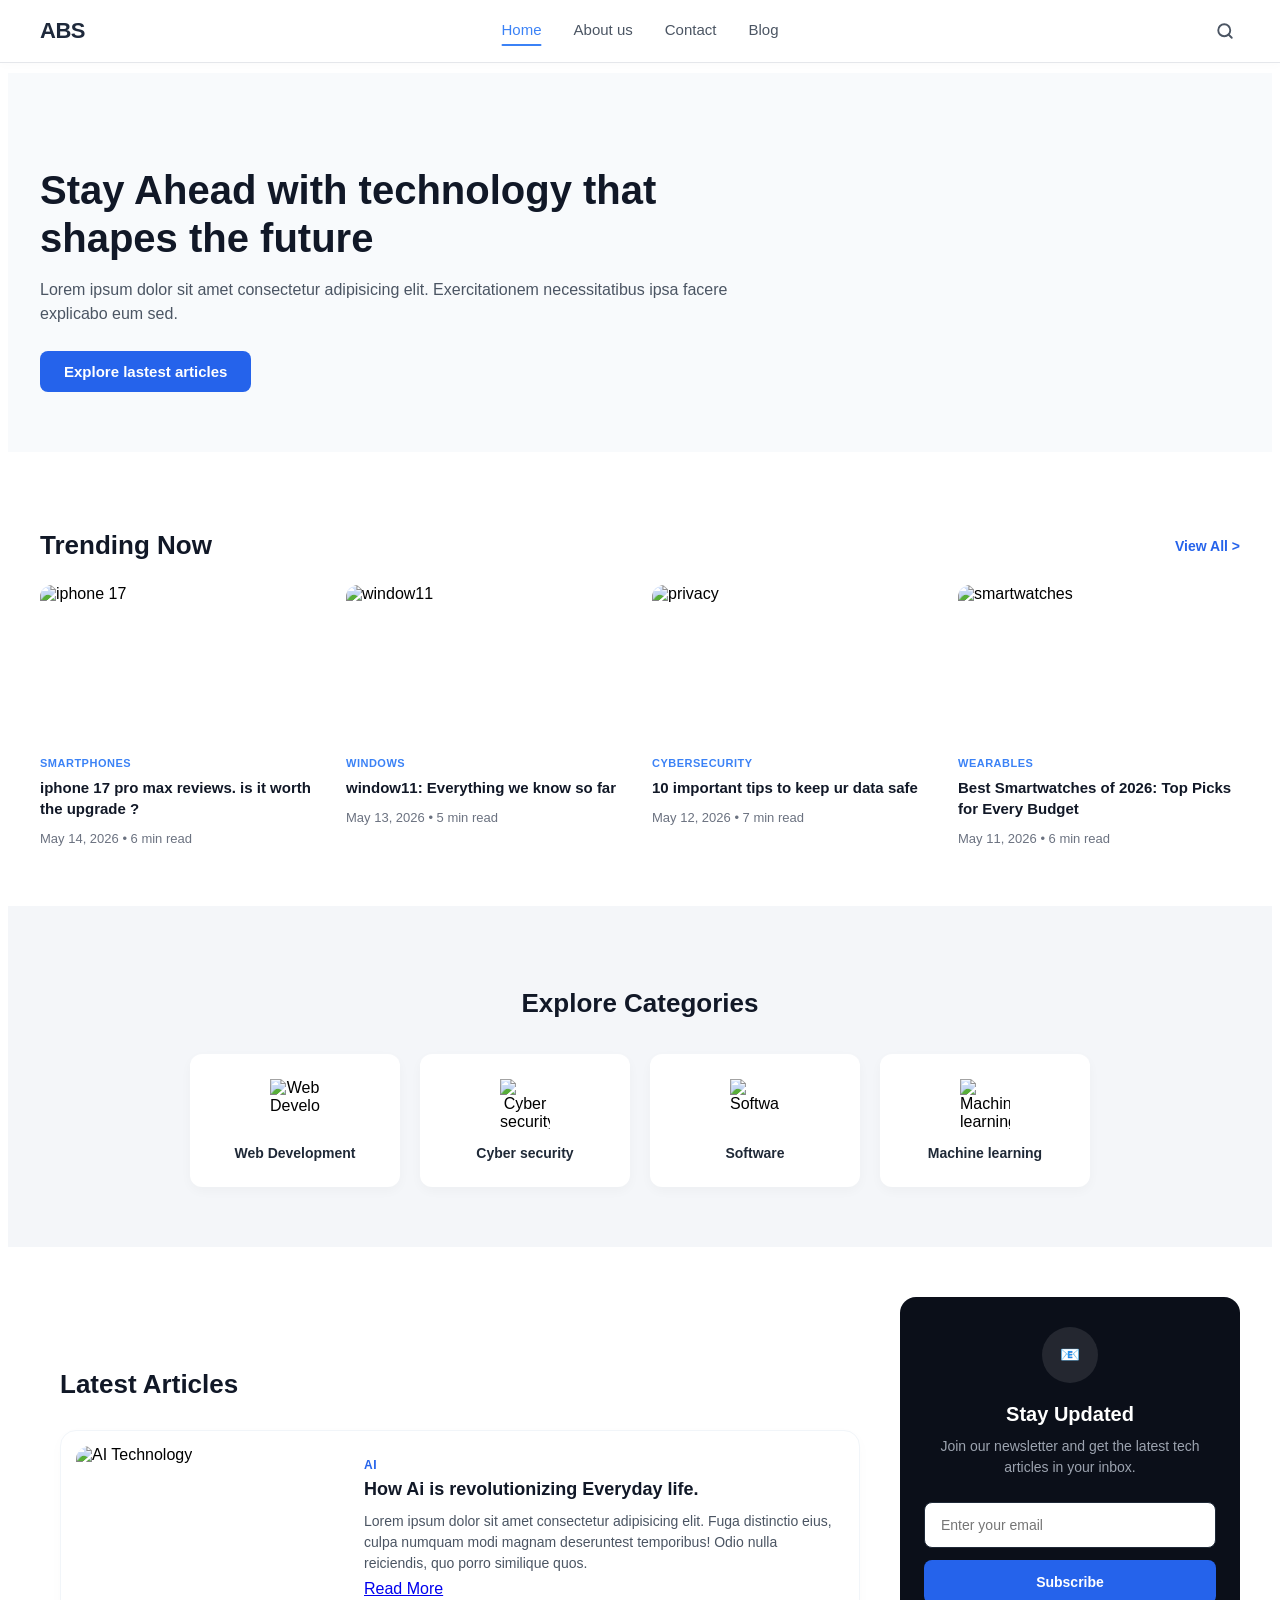
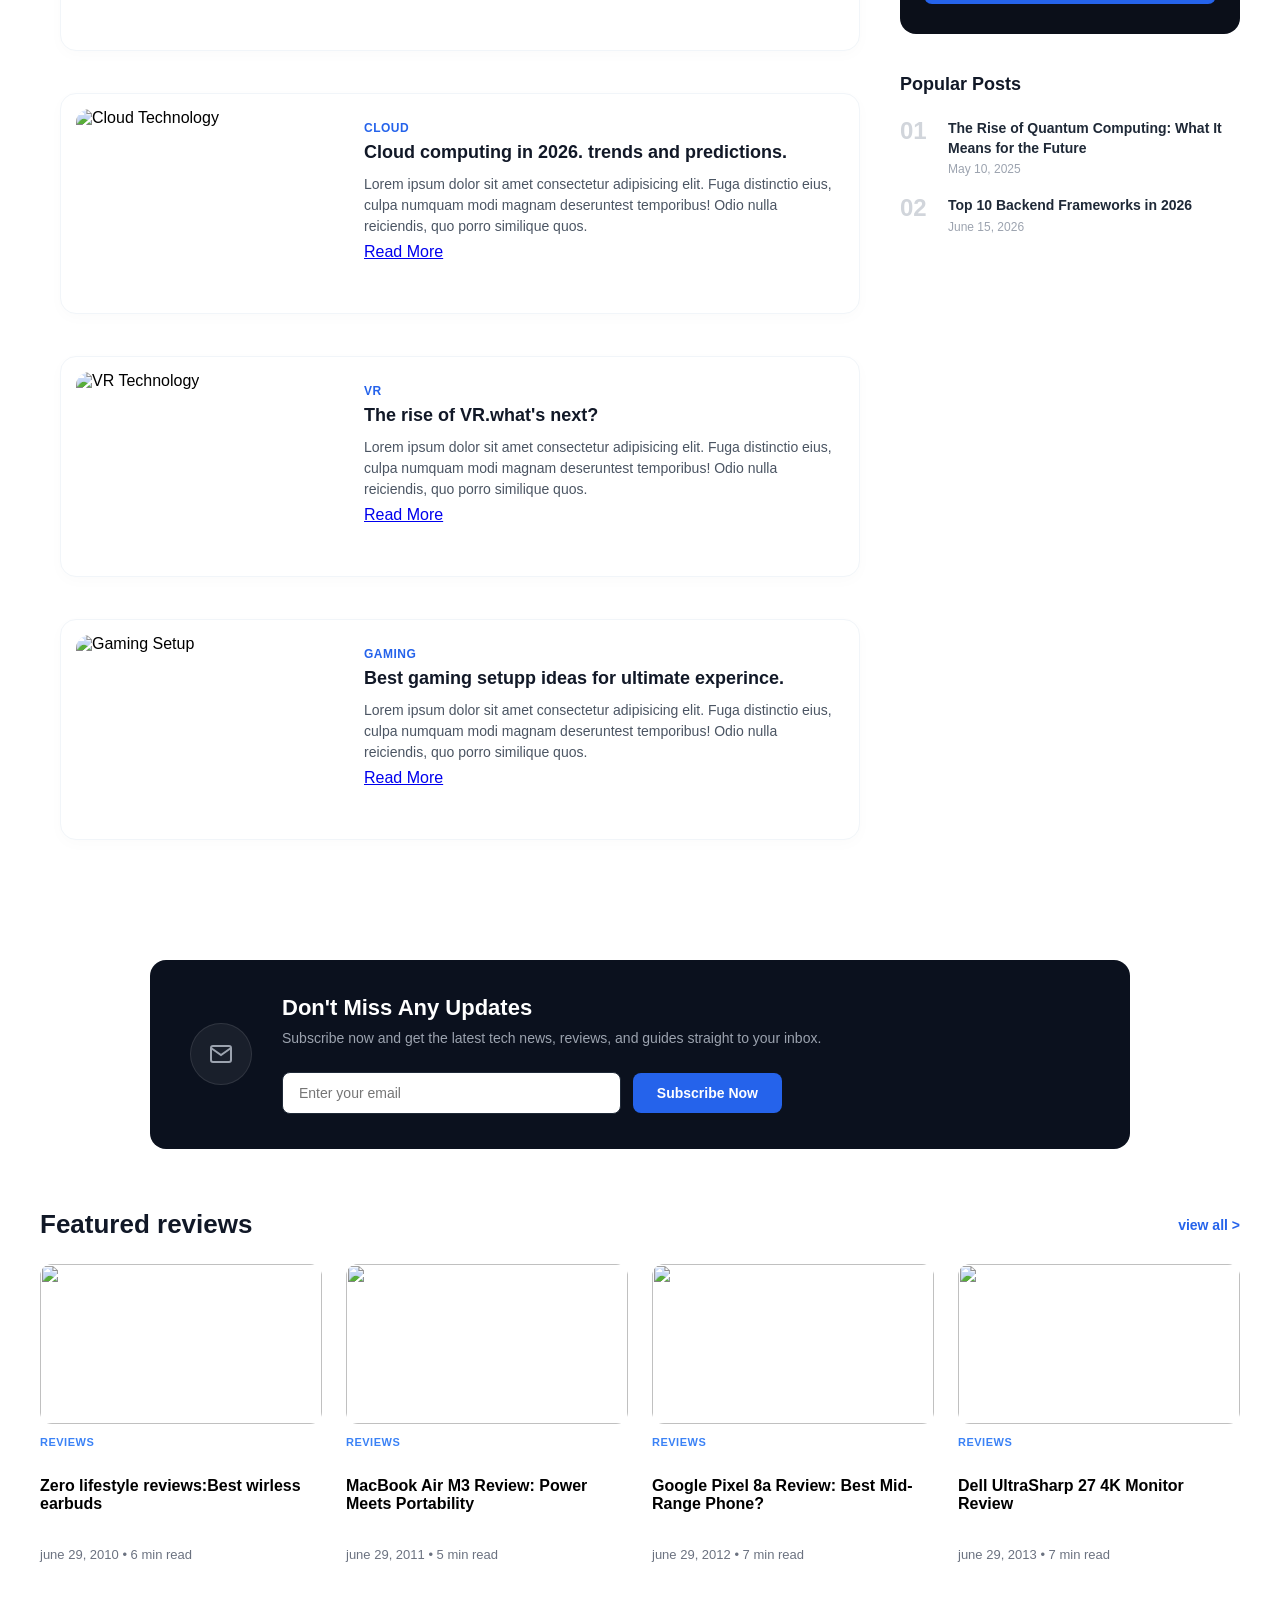
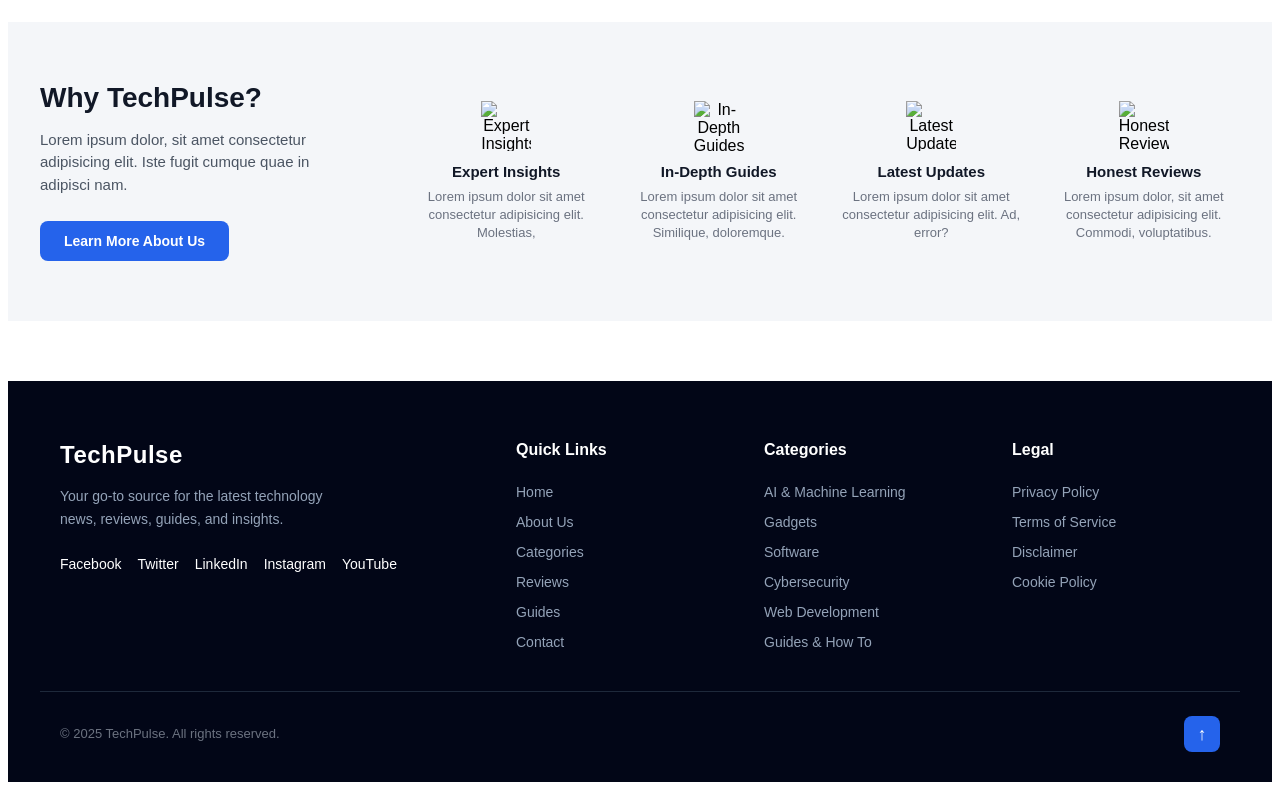
==== index.html @ 6ea07a56 "Add files via upload" ====
<!DOCTYPE html>
<html lang="en">

<head>
    <meta charset="UTF-8">
    <meta name="viewport" content="width=device-width, initial-scale=1.0">
    <title>blog-abu bakar</title>
    <link class="item-link" rel="stylesheet" href="home.css">
     <link rel="icon" href="image/android-chrome-192x192 (1).png" type="image/png">
    <style>
        /* Is se jab click hoga toh page jhatke se neeche nahi jayega, balki smooth scroll hoga */
        html {
            scroll-behavior: smooth;
        }
        /* Explore button ko link jaisa clickable banane ke liye styling */
        .hero-cta-link {
            display: inline-block;
            text-decoration: none;
            color: inherit; 
            cursor: pointer;
        }
        /* Why us wale button ko link ka color kharab na karne dene ke liye styling */
        .why-us-link {
            text-decoration: none;
            color: inherit;
            display: inline-block;
        }
    </style>
</head>

<body>
<nav class="main-navbar">
    <div class="navbar-container">
        
        <div class="nav-brand">
            <span class="logo-text">ABS</span>
        </div>
        
        <div class="nav-menu">
            <a href="index.html" class="nav-link active-link">Home</a>
            <a href="about.html" class="nav-link">About us</a>
            <a href="contact.html" class="nav-link">Contact</a>
            <a href="blog.html" class="nav-link">Blog</a>
        </div>
        
        <div class="nav-search">
            <button class="search-btn" aria-label="Search">
                <svg xmlns="http://www.w3.org/2000/svg" width="18" height="18" viewBox="0 0 24 24" fill="none" stroke="currentColor" stroke-width="2.5" stroke-linecap="round" stroke-linejoin="round"><circle cx="11" cy="11" r="8"></circle><line x1="21" y1="21" x2="16.65" y2="16.65"></line></svg>
            </button>
        </div>

    </div>
</nav>

<section class="hero-section">
    <div class="hero-container">
        <div class="hero-content-left">
            <h1 class="hero-title">Stay Ahead with technology that shapes the future</h1>
            <p class="hero-description">Lorem ipsum dolor sit amet consectetur adipisicing elit. Exercitationem necessitatibus ipsa facere explicabo eum sed.</p>
            <a href="#latest-articles" class="hero-cta-link"><h4 class="hero-cta-button">Explore lastest articles </h4></a>
        </div>
        <img src="image/man wear vr .webp" width="450" loading="lazy" alt="">
    </div>
</section>

<br>

<section class="trending-section">
    <div class="trending-header">
        <h2>Trending Now</h2>
        <a href="#" class="view-all-link">View All &gt;</a>
    </div>

    <div class="trending-grid">
        <div class="trending-card">
            <div class="card-image-box">
                <img src="image/iphone 17.avif" loading="lazy" alt="iphone 17">
            </div>
            <div class="card-content">
                <span class="card-badge">SMARTPHONES</span>
                <h3>iphone 17 pro max reviews. is it worth the upgrade ?</h3>
                <p class="card-meta">May 14, 2026 • 6 min read</p>
            </div>
        </div>

        <div class="trending-card">
            <div class="card-image-box">
                <img src="image/window11.png" loading="lazy" alt="window11">
            </div>
            <div class="card-content">
                <span class="card-badge">WINDOWS</span>
                <h3>window11: Everything we know so far</h3>
                <p class="card-meta">May 13, 2026 • 5 min read</p>
            </div>
        </div>

        <div class="trending-card">
            <div class="card-image-box">
                <img src="image/privacy.webp" loading="lazy" alt="privacy">
            </div>
            <div class="card-content">
                <span class="card-badge">CYBERSECURITY</span>
                <h3>10 important tips to keep ur data safe</h3>
                <p class="card-meta">May 12, 2026 • 7 min read</p>
            </div>
        </div>

        <div class="trending-card">
            <div class="card-image-box">
                <img src="image/smartwatch.jpg" loading="lazy" alt="smartwatches">
            </div>
            <div class="card-content">
                <span class="card-badge">WEARABLES</span>
                <h3>Best Smartwatches of 2026: Top Picks for Every Budget</h3>
                <p class="card-meta">May 11, 2026 • 6 min read</p>
            </div>
        </div>
    </div>
</section>

<section class="categories-section">
    <h2 class="categories-main-title">Explore Categories</h2>
    <div class="categories-grid">
        <div class="category-card">
            <div class="category-icon-box">
                <img src="image/web-developer.gif" loading="lazy" alt="Web Development">
            </div>
            <h4>Web Development</h4>
        </div>

        <div class="category-card">
            <div class="category-icon-box">
                <img src="image/data-safety.gif" loading="lazy" alt="Cyber security">
            </div>
            <h4>Cyber security</h4>
        </div>

        <div class="category-card">
            <div class="category-icon-box">
                <img src="image/software.gif" loading="lazy" alt="Software">
            </div>
            <h4>Software</h4>
        </div>

        <div class="category-card">
            <div class="category-icon-box">
                <img src="image/learning.gif" loading="lazy" alt="Machine learning">
            </div>
            <h4>Machine learning</h4>
        </div>
    </div>
</section>

<!-- MAIN LAYOUT WRAPPER (Iske andar dono column hone chahiye) -->
<div class="main-layout-container" style="display: flex; gap: 20px; align-items: flex-start;">
    
    <!-- ================= LEFT COLUMN: LATEST ARTICLES ================= -->
    <section id="latest-articles" class="latest-articles-section" style="scroll-margin-top: 80px; flex: 2;">
        <h2 class="section-main-heading">Latest Articles</h2>
        <div class="articles-list-container">

            <!-- ARTICLE 1: AI -->
            <div class="article-wrapper">
                <div class="article-row">
                    <div class="article-image-box">
                        <img src="image/ai technology.webp" alt="AI Technology">
                    </div>
                    <div class="article-text-content">
                        <span class="article-badge">AI</span>
                        <h3>How Ai is revolutionizing Everyday life.</h3>
                        <p>Lorem ipsum dolor sit amet consectetur adipisicing elit. Fuga distinctio eius, culpa numquam modi magnam deseruntest temporibus! Odio nulla reiciendis, quo porro similique quos.</p>
                        <a href="detailed.html" target="_blank" rel="noopener noreferrer" class="readmore-btn-link">Read More</a>
                    </div>
                </div>
            </div>

            <!-- ARTICLE 2: Cloud -->
            <div class="article-wrapper">
                <div class="article-row">
                    <div class="article-image-box">
                        <img src="image/cloud-computing.webp" alt="Cloud Technology">
                    </div>
                    <div class="article-text-content">
                        <span class="article-badge">Cloud</span>
                        <h3>Cloud computing in 2026. trends and predictions.</h3>
                        <p>Lorem ipsum dolor sit amet consectetur adipisicing elit. Fuga distinctio eius, culpa numquam modi magnam deseruntest temporibus! Odio nulla reiciendis, quo porro similique quos.</p>
                        <a href="cloud.html" target="_blank" rel="noopener noreferrer" class="readmore-btn-link">Read More</a>
                    </div>
                </div>
            </div>

            <!-- ARTICLE 3: VR -->
            <div class="article-wrapper">
                <div class="article-row">
                    <div class="article-image-box">
                        <img src="image/men-enjoying.webp" alt="VR Technology">
                    </div>
                    <div class="article-text-content">
                        <span class="article-badge">VR</span>
                        <h3>The rise of VR.what's next?</h3>
                        <p>Lorem ipsum dolor sit amet consectetur adipisicing elit. Fuga distinctio eius, culpa numquam modi magnam deseruntest temporibus! Odio nulla reiciendis, quo porro similique quos.</p>
                        <a href="vr.html" target="_blank" rel="noopener noreferrer" class="readmore-btn-link">Read More</a>
                    </div>
                </div>
            </div>

            <!-- ARTICLE 4: Gaming -->
            <div class="article-wrapper">
                <div class="article-row">
                    <div class="article-image-box">
                        <img src="image/gaming.png" alt="Gaming Setup">
                    </div>
                    <div class="article-text-content">
                        <span class="article-badge">Gaming</span>
                        <h3>Best gaming setupp ideas for ultimate experince.</h3>
                        <p>Lorem ipsum dolor sit amet consectetur adipisicing elit. Fuga distinctio eius, culpa numquam modi magnam deseruntest temporibus! Odio nulla reiciendis, quo porro similique quos.</p>
                        <a href="gaming.html" target="_blank" rel="noopener noreferrer" class="readmore-btn-link">Read More</a>
                    </div>
                </div>
            </div>

        </div>
    </section> <!-- YAHAN LATEST ARTICLES KHATAM HUA -->

    <!-- ================= RIGHT COLUMN: SIDEBAR ================= -->
    <aside class="blog-sidebar" style="flex: 1;">
        <div class="sidebar-newsletter-box">
            <div class="newsletter-icon">📧</div>
            <h3>Stay Updated</h3>
            <p>Join our newsletter and get the latest tech articles in your inbox.</p>
            <form class="newsletter-form">
                <input type="email" placeholder="Enter your email" required>
                <button type="submit">Subscribe</button>
            </form>
        </div>

        <div class="sidebar-popular-box">
            <h3 class="widget-title">Popular Posts</h3>
            <div class="popular-posts-list">
                <div class="popular-item">
                    <span class="post-number">01</span>
                    <div class="post-info">
                        <h4>The Rise of Quantum Computing: What It Means for the Future</h4>
                        <span class="post-date">May 10, 2025</span>
                    </div>
                </div>
                <div class="popular-item">
                    <span class="post-number">02</span>
                    <div class="post-info">
                        <h4>Top 10 Backend Frameworks in 2026</h4>
                        <span class="post-date">June 15, 2026</span>
                    </div>
                </div>
            </div>
        </div>
    </aside>

</div> <!-- MAIN LAYOUT WRAPPER YAHAN CLOSE HONA CHAHIYE -->
<section class="footer-cta-section">
    <div class="cta-banner-box">
        <div class="cta-icon-holder">
            <svg viewBox="0 0 24 24" width="24" height="24" fill="none" stroke="currentColor" stroke-width="2">
                <path d="M4 4h16c1.1 0 2 .9 2 2v12c0 1.1-.9 2-2 2H4c-1.1 0-2-.9-2-2V6c0-1.1.9-2 2-2z" />
                <polyline points="22,6 12,13 2,6" />
            </svg>
        </div>
        <div class="cta-text-content">
            <h3>Don't Miss Any Updates</h3>
            <p>Subscribe now and get the latest tech news, reviews, and guides straight to your inbox.</p>
            <form action="#" class="cta-inline-form">
                <input type="email" placeholder="Enter your email" required>
                <button type="submit">Subscribe Now</button>
            </form>
        </div>
    </div>
</section>

<section class="featured-section">
    <div class="featured-header">
        <h2>Featured reviews</h2>
        <a href="#" class="view-all-link">view all &gt;</a>
    </div>
    <div class="featured-grid">
        <div class="featured-card">
            <div class="card-image-box">
                <img src="image/earbuds.avif" width="250" loading="lazy" alt="">
            </div>
            <div class="view-content">
                <span class="section-badge">Reviews</span>
                <h4>Zero lifestyle reviews:Best wirless earbuds</h4>
                <p class="card-meta">june 29, 2010 • 6 min read</p>
            </div>
        </div>
        <div class="featured-card">
            <div class="card-image-box">
                <img src="image/macbook.avif" width="250" loading="lazy" alt="">
            </div>
            <div class="card-content">
                <span class="card-badge">reviews</span>
                <h4>MacBook Air M3 Review: Power Meets Portability</h4>
                <p class="card-meta">june 29, 2011 • 5 min read</p>
            </div>
        </div>
        <div class="featured-card">
            <div class="card-image-box">
                <img src="image/google pixels.avif" width="250" loading="lazy" alt="">
            </div>
            <div class="view-content">
                <span class="card-badge">reviews</span>
                <h4>Google Pixel 8a Review: Best Mid-Range Phone?</h4>
                <p class="card-meta">june 29, 2012 • 7 min read</p>
            </div>
        </div>
        <div class="featured-card">
            <div class="card-image-box">
                <img src="image/monitor.avif" width="250" loading="lazy" alt="">
            </div>
            <div class="view-content">
                <span class="card-badge">reviews</span>
                <h4>Dell UltraSharp 27 4K Monitor Review</h4>
                <p class="card-meta">june 29, 2013 • 7 min read</p>
            </div>
        </div>
    </div>
</section>

<section class="why-us-section">
    <div class="why-us-container">
        <div class="why-us-info-left">
            <h2>Why TechPulse?</h2>
            <p>Lorem ipsum dolor, sit amet consectetur adipisicing elit. Iste fugit cumque quae in adipisci nam.</p>
            <a href="about.html" class="why-us-link"><h4 class="why-us-btn">Learn More About Us</h4></a>
        </div>
        <div class="why-us-features-right">
            <div class="feature-col-card">
                <div class="feature-icon-box">
                    <img src="image/statistics.gif" loading="lazy" alt="Expert Insights">
                </div>
                <h3>Expert Insights</h3>
                <p>Lorem ipsum dolor sit amet consectetur adipisicing elit. Molestias,</p>
            </div>
            <div class="feature-col-card">
                <div class="feature-icon-box">
                    <img src="image/excursion.gif" loading="lazy" alt="In-Depth Guides">
                </div>
                <h3>In-Depth Guides</h3>
                <p>Lorem ipsum dolor sit amet consectetur adipisicing elit. Similique, doloremque.</p>
            </div>
            <div class="feature-col-card">
                <div class="feature-icon-box">
                    <img src="image/updated.gif" loading="lazy" alt="Latest Updates">
                </div>
                <h3>Latest Updates</h3>
                <p>Lorem ipsum dolor sit amet consectetur adipisicing elit. Ad, error?</p>
            </div>
            <div class="feature-col-card">
                <div class="feature-icon-box">
                    <img src="image/thumbs-up.gif" loading="lazy" alt="Honest Reviews">
                </div>
                <h3>Honest Reviews</h3>
                <p>Lorem ipsum dolor, sit amet consectetur adipisicing elit. Commodi, voluptatibus.</p>
            </div>
        </div>
    </div>
</section>

<footer class="site-footer">
  <div class="footer-container">
    <div class="footer-column footer-brand">
      <h2 class="footer-logo">TechPulse</h2>
      <p class="footer-desc">Your go-to source for the latest technology news, reviews, guides, and insights.</p>
      <div class="footer-socials">
        <a href="#" aria-label="Facebook">Facebook</a>
        <a href="#" aria-label="Twitter">Twitter</a>
        <a href="#" aria-label="LinkedIn">LinkedIn</a>
        <a href="#" aria-label="Instagram">Instagram</a>
        <a href="#" aria-label="YouTube">YouTube</a>
      </div>
    </div>
    <div class="footer-column">
      <h3 class="footer-title">Quick Links</h3>
      <ul class="footer-links">
        <li><a href="#">Home</a></li>
        <li><a href="#">About Us</a></li>
        <li><a href="#">Categories</a></li>
        <li><a href="#">Reviews</a></li>
        <li><a href="#">Guides</a></li>
        <li><a href="#">Contact</a></li>
      </ul>
    </div>
    <div class="footer-column">
      <h3 class="footer-title">Categories</h3>
      <ul class="footer-links">
        <li><a href="#">AI & Machine Learning</a></li>
        <li><a href="#">Gadgets</a></li>
        <li><a href="#">Software</a></li>
        <li><a href="#">Cybersecurity</a></li>
        <li><a href="#">Web Development</a></li>
        <li><a href="#">Guides & How To</a></li>
      </ul>
    </div>
    <div class="footer-column">
      <h3 class="footer-title">Legal</h3>
      <ul class="footer-links">
        <li><a href="#">Privacy Policy</a></li>
        <li><a href="#">Terms of Service</a></li>
        <li><a href="#">Disclaimer</a></li>
        <li><a href="#">Cookie Policy</a></li>
      </ul>
    </div>
  </div>
  <hr class="footer-divider">
  <div class="footer-bottom">
    <p class="footer-copyright">&copy; 2025 TechPulse. All rights reserved.</p>
    <a href="#" class="scroll-top-btn">&uparrow;</a>
  </div>
</footer>
</body>
</html>
---- home.css ----
/* ================= NAVBAR SECTION (FIXED & CENTERED) ================= */
.main-navbar {
    width: 100%;
    background-color: #ffffff;
    padding: 16px 0;
    border-bottom: 1px solid #e5e7eb;
    position: fixed;       /* Screen ke top par fix rakhne ke liye */
    top: 0;
    left: 0;
    z-index: 1000;         /* Taake baki content niche scroll ho */
    box-shadow: 0 2px 10px rgba(0, 0, 0, 0.02);
}

/* Flex Container with Space-Between */
.navbar-container {
    max-width: 1200px;
    margin: 0 auto;
    display: flex;
    align-items: center;
    justify-content: space-between; 
    padding: 0 20px;
    font-family: sans-serif;
}

/* Left Brand Logo (ABS) */
.nav-brand {
    display: flex;
    align-items: center;
}

.logo-text {
    font-size: 22px;
    font-weight: 700;
    color: #1e293b;
    letter-spacing: -0.5px;
}

/* Center Menu Alignment */
.nav-menu {
    display: flex;
    align-items: center;
    gap: 32px; /* Links ke beech ka gap */
    position: absolute;
    left: 50%;
    transform: translateX(-50%); /* Is se links bilkul screen ke center mein rahenge */
}

/* Links Styling */
.nav-menu .nav-link {
    color: #4b5563;
    text-decoration: none;
    font-size: 15px;
    font-weight: 500;
    position: relative;
    padding-bottom: 4px;
    display: inline-block;
    transition: color 0.2s ease;
}

.nav-menu .nav-link:hover {
    color: #3b82f6; /* Blue hover color */
}

/* Active Link Indicator Line */
.nav-link.active-link {
    color: #3b82f6;
}

.nav-link.active-link::after {
    content: '';
    position: absolute;
    bottom: -4px;
    left: 0;
    width: 100%;
    height: 2px;
    background-color: #3b82f6; 
    border-radius: 2px;
}

/* Right Search Icon Box */
.nav-search {
    display: flex;
    align-items: center;
}

.search-btn {
    background: none;
    border: none;
    color: #4b5563;
    cursor: pointer;
    padding: 6px;
    display: flex;
    align-items: center;
    justify-content: center;
    transition: color 0.2s;
}

.search-btn:hover {
    color: #1e293b;
}

/* Body Padding Element Offset */
body {
    padding-top: 65px; /* Fixed navbar ke niche content chipne se bachane ke liye */
}

/* Responsive adjustment for small screens */
@media (max-width: 680px) {
    .nav-menu {
        position: static;
        transform: none;
        gap: 16px;
    }
}

/* ================= 2. HERO SECTION ================= */
.hero-section {
    width: 100%;
    background-color: #f8fafc;
    padding: 60px 0;
    margin: 0;
    overflow: hidden;
}

.hero-container {
    max-width: 1200px;
    margin: 0 auto;
    display: flex;
    align-items: center;
    justify-content: space-between;
    gap: 40px;
    padding: 0 20px;
    font-family: sans-serif;
}

.hero-content-left {
    flex: 1;
}

.hero-title {
    font-size: 40px;
    font-weight: 700;
    line-height: 1.2;
    margin-bottom: 15px;
    color: #111827;
}

.hero-description {
    font-size: 16px;
    color: #4b5563;
    margin-bottom: 25px;
    line-height: 1.5;
}

.hero-cta-button {
    display: inline-block;
    background-color: #2563eb;
    color: #ffffff;
    padding: 12px 24px;
    border-radius: 8px;
    font-size: 15px;
    font-weight: 600;
    cursor: pointer;
    margin: 0;
}

.hero-card-image {
    flex: 1;
    max-width: 480px;
    height: auto;
    border-radius: 24px;
    box-shadow: 0 10px 30px rgba(0,0,0,0.05);
}

/* ================= 3. TRENDING SECTION ================= */
.trending-section {
    max-width: 1200px;
    margin: 60px auto;
    padding: 0 20px;
    font-family: 'Inter', sans-serif;
}

.trending-header {
    display: flex;
    justify-content: space-between;
    align-items: center;
    margin-bottom: 24px;
}

.trending-header h2 {
    font-size: 26px;
    font-weight: 700;
    color: #111827;
    margin: 0;
}

.view-all-link {
    color: #2563eb;
    text-decoration: none;
    font-size: 14px;
    font-weight: 600;
}

.trending-grid {
    display: grid;
    grid-template-columns: repeat(4, 1fr);
    gap: 24px;
}

.trending-card {
    background-color: #ffffff;
    display: flex;
    flex-direction: column;
}

.card-image-box {
    width: 100%;
    height: 160px;
    border-radius: 12px;
    overflow: hidden;
    margin-bottom: 12px;
}

.card-image-box img {
    width: 100%;
    height: 100%;
    object-fit: cover;
    transition: transform 0.3s ease;
}

.trending-card:hover .card-image-box img {
    transform: scale(1.04);
}

.card-content {
    display: flex;
    flex-direction: column;
    gap: 8px;
}

.card-badge {
    color: #3b82f6;
    font-size: 11px;
    font-weight: 700;
    letter-spacing: 0.5px;
    text-transform: uppercase;
}

.trending-card h3 {
    font-size: 15px;
    font-weight: 600;
    line-height: 1.4;
    color: #111827;
    margin: 0;
    display: -webkit-box;
    -webkit-line-clamp: 2;
    -webkit-box-orient: vertical;
    overflow: hidden;
}

.card-meta {
    font-size: 13px;
    color: #6b7280;
    margin: 0;
    margin-top: 4px;
}

/* ================= 4. EXPLORE CATEGORIES SECTION ================= */
.categories-section {
    width: 100%;
    background-color: #f4f6f9;
    padding: 60px 0;
    text-align: center;
    font-family: sans-serif;
}

.categories-main-title {
    font-size: 26px;
    font-weight: 700;
    color: #111827;
    margin-bottom: 35px;
}

.categories-grid {
    max-width: 1200px;
    margin: 0 auto;
    display: flex;
    justify-content: center;
    align-items: center;
    gap: 20px;
    padding: 0 20px;
}

.category-card {
    background-color: #ffffff;
    flex: 1;
    max-width: 180px;
    padding: 25px 15px;
    border-radius: 12px;
    display: flex;
    flex-direction: column;
    align-items: center;
    justify-content: center;
    gap: 15px;
    box-shadow: 0 4px 12px rgba(0, 0, 0, 0.03);
    transition: transform 0.2s ease, box-shadow 0.2s ease;
    cursor: pointer;
}

.category-card:hover {
    transform: translateY(-4px);
    box-shadow: 0 8px 20px rgba(0, 0, 0, 0.06);
}

.category-icon-box {
    width: 50px;
    height: 50px;
    display: flex;
    align-items: center;
    justify-content: center;
}

.category-icon-box img {
    width: 100%;
    height: 100%;
    object-fit: contain;
}

.category-card h4 {
    font-size: 14px;
    font-weight: 600;
    color: #1f2937;
    margin: 0;
    line-height: 1.3;
}

/* ================= 5. LATEST ARTICLES SECTION ================= */
.latest-articles-section {
    flex: 2;
    max-width: 1200px;
    margin: 50px auto;
    padding: 0 20px;
    font-family: sans-serif;
}

.section-main-heading {
    font-size: 26px;
    font-weight: 700;
    color: #111827;
    margin-bottom: 30px;
}

.articles-list-container {
    display: flex;
    flex-direction: column;
    gap: 32px;
}

.article-row {
    display: flex;
    align-items: center;
    gap: 28px;
    padding-bottom: 24px;
}

.article-image-box {
    width: 260px;
    height: 165px;
    border-radius: 14px;
    overflow: hidden;
    flex-shrink: 0;
}

.article-image-box img {
    width: 100%;
    height: 100%;
    object-fit: cover;
}

.article-text-content {
    display: flex;
    flex-direction: column;
    gap: 6px;
}

.article-badge {
    color: #2563eb;
    font-size: 12px;
    font-weight: 700;
    text-transform: uppercase;
    letter-spacing: 0.5px;
}

.article-text-content h3 {
    font-size: 18px;
    font-weight: 700;
    color: #111827;
    margin: 0;
    line-height: 1.3;
}

.article-text-content p {
    font-size: 14px;
    color: #4b5563;
    line-height: 1.5;
    margin: 0;
    margin-top: 4px;
}

/* ================= 6. LAYOUT SPLIT & SIDEBAR ================= */
.main-layout-container {
    max-width: 1200px;
    margin: 50px auto;
    display: flex;
    gap: 40px;
    padding: 0 20px;
    font-family: sans-serif;
}

.blog-sidebar {
    flex: 1;
    max-width: 340px;
    display: flex;
    flex-direction: column;
    gap: 40px;
}

.sidebar-newsletter-box {
    background-color: #0b0f19;
    color: #ffffff;
    padding: 30px 24px;
    border-radius: 16px;
    text-align: center;
    display: flex;
    flex-direction: column;
    align-items: center;
}

.newsletter-icon {
    background-color: rgba(255, 255, 255, 0.1);
    width: 56px;
    height: 56px;
    border-radius: 50%;
    display: flex;
    align-items: center;
    justify-content: center;
    margin-bottom: 20px;
    color: #3b82f6;
}

.sidebar-newsletter-box h3 {
    font-size: 20px;
    font-weight: 700;
    margin: 0 0 10px 0;
}

.sidebar-newsletter-box p {
    font-size: 14px;
    color: #9ca3af;
    line-height: 1.5;
    margin: 0 0 24px 0;
}

.newsletter-form {
    width: 100%;
    display: flex;
    flex-direction: column;
    gap: 12px;
}

.newsletter-form input {
    width: 100%;
    padding: 14px 16px;
    border-radius: 8px;
    border: 1px solid #1f2937;
    background-color: #ffffff;
    color: #111827;
    font-size: 14px;
    box-sizing: border-box;
    outline: none;
}

.newsletter-form button {
    width: 100%;
    padding: 14px;
    border-radius: 8px;
    border: none;
    background-color: #2563eb;
    color: #ffffff;
    font-size: 14px;
    font-weight: 600;
    cursor: pointer;
    transition: background-color 0.2s;
}

.newsletter-form button:hover {
    background-color: #1d4ed8;
}

.sidebar-popular-box {
    display: flex;
    flex-direction: column;
}

.widget-title {
    font-size: 18px;
    font-weight: 700;
    color: #111827;
    margin: 0 0 24px 0;
    position: relative;
}

.popular-posts-list {
    display: flex;
    flex-direction: column;
    gap: 20px;
}

.popular-item {
    display: flex;
    align-items: flex-start;
    gap: 16px;
}

.post-number {
    font-size: 24px;
    font-weight: 700;
    color: #d1d5db;
    line-height: 1;
    min-width: 32px;
}

.post-info {
    display: flex;
    flex-direction: column;
    gap: 4px;
}

.post-info h4 {
    font-size: 14px;
    font-weight: 600;
    color: #1f2937;
    margin: 0;
    line-height: 1.4;
    cursor: pointer;
    transition: color 0.2s;
}

.post-info h4:hover {
    color: #2563eb;
}

.post-date {
    font-size: 12px;
    color: #9ca3af;
}

/* ================= 7. FOOTER CTA SECTION ================= */
.footer-cta-section {
    max-width: 1200px;
    margin: 60px auto;
    padding: 0 20px;
    display: flex;
    justify-content: center;
    font-family: sans-serif;
}

.cta-banner-box {
    width: 100%;
    max-width: 900px;
    background-color: #0b111e;
    padding: 35px 40px;
    border-radius: 16px;
    display: flex;
    align-items: center;
    gap: 30px;
    position: relative;
    overflow: hidden;
}

.cta-icon-holder {
    width: 60px;
    height: 60px;
    background-color: rgba(255, 255, 255, 0.06);
    border: 1px solid rgba(255, 255, 255, 0.1);
    border-radius: 50%;
    display: flex;
    align-items: center;
    justify-content: center;
    color: #9ca3af;
    flex-shrink: 0;
}

.cta-text-content {
    display: flex;
    flex-direction: column;
    gap: 8px;
    flex: 1;
}

.cta-text-content h3 {
    font-size: 22px;
    font-weight: 700;
    color: #ffffff;
    margin: 0;
}

.cta-text-content p {
    font-size: 14px;
    color: #9ca3af;
    margin: 0;
    margin-bottom: 16px;
    line-height: 1.4;
}

.cta-inline-form {
    display: flex;
    align-items: center;
    gap: 12px;
    max-width: 500px;
}

.cta-inline-form input {
    flex: 1;
    padding: 12px 16px;
    border-radius: 8px;
    border: 1px solid #1f2937;
    background-color: #ffffff;
    color: #111827;
    font-size: 14px;
    outline: none;
}

.cta-inline-form button {
    padding: 12px 24px;
    border-radius: 8px;
    border: none;
    background-color: #2563eb;
    color: #ffffff;
    font-size: 14px;
    font-weight: 600;
    cursor: pointer;
    transition: background-color 0.2s;
    white-space: nowrap;
}

/* FIX: Added missing dot (.) here */
.cta-inline-form button:hover {
    background-color: #1d4ed8;
}

/* ================= 8. FEATURED SECTION ================= */
.featured-section {
    max-width: 1200px;
    margin: 60px auto;
    padding: 0 20px;
    font-family: 'Inter', sans-serif;
}

.featured-header {
    display: flex;
    justify-content: space-between;
    align-items: center;
    margin-bottom: 24px;
}

.featured-header h2 {
    font-size: 26px;
    font-weight: 700;
    color: #111827;
    margin: 0;
}

.featured-grid {
    display: grid;
    grid-template-columns: repeat(4, 1fr);
    gap: 24px;
}

.featured-card {
    background-color: #ffffff;
    display: flex;
    flex-direction: column;
}

.view-content {
    display: flex;
    flex-direction: column;
    gap: 8px;
}

.section-badge {
    color: #3b82f6;
    font-size: 11px;
    font-weight: 700;
    letter-spacing: 0.5px;
    text-transform: uppercase;
}

.featured-card h3 {
    font-size: 15px;
    font-weight: 600;
    line-height: 1.4;
    color: #111827;
    margin: 0;
    display: -webkit-box;
    -webkit-line-clamp: 2;
    -webkit-box-orient: vertical;
    overflow: hidden;
}

/* ================= 9. WHY TECHPULSE SECTION ================= */
.why-us-section {
    width: 100%;
    background-color: #f4f6f9;
    padding: 60px 0;
    font-family: sans-serif;
}

.why-us-container {
    max-width: 1200px;
    margin: 0 auto;
    display: flex;
    align-items: center;
    justify-content: space-between;
    gap: 50px;
    padding: 0 20px;
}

.why-us-info-left {
    flex: 1;
    max-width: 320px;
}

.why-us-info-left h2 {
    font-size: 28px;
    font-weight: 700;
    color: #111827;
    margin: 0 0 15px 0;
}

.why-us-info-left p {
    font-size: 15px;
    color: #4b5563;
    line-height: 1.5;
    margin: 0 0 25px 0;
}

.why-us-btn {
    display: inline-block;
    background-color: #2563eb;
    color: #ffffff;
    padding: 12px 24px;
    font-size: 14px;
    font-weight: 600;
    border-radius: 8px;
    cursor: pointer;
    margin: 0;
    transition: background-color 0.2s;
}

.why-us-btn:hover {
    background-color: #1d4ed8;
}

.why-us-features-right {
    flex: 2;
    display: grid;
    grid-template-columns: repeat(4, 1fr);
    gap: 20px;
}

.feature-col-card {
    display: flex;
    flex-direction: column;
    align-items: center;
    text-align: center;
}

.feature-icon-box {
    width: 50px;
    height: 50px;
    margin-bottom: 12px;
    display: flex;
    align-items: center;
    justify-content: center;
}

.feature-icon-box img {
    width: 100%;
    height: 100%;
    object-fit: contain;
}

.feature-col-card h3 {
    font-size: 15px;
    font-weight: 700;
    color: #111827;
    margin: 0 0 8px 0;
}

.feature-col-card p {
    font-size: 13px;
    color: #6b7280;
    line-height: 1.4;
    margin: 0;
}

/* ================= 10. MAIN FOOTER ================= */
footer {
    width: 100%;
    background-color: #0b0f19;
    color: #ffffff;
    padding: 60px 0 30px 0;
    font-family: sans-serif;
    margin-top: 60px;
}

footer > div:first-of-type {
    max-width: 1200px;
    margin: 0 auto;
    display: grid;
    grid-template-columns: 2fr 1fr 1fr 1fr;
    gap: 40px;
    padding: 0 20px;
}

footer > div:first-of-type > div:first-child {
    display: flex;
    flex-direction: column;
    gap: 16px;
}

footer h2 {
    font-size: 24px;
    font-weight: 700;
    color: #ffffff;
    margin: 0;
}

footer p {
    font-size: 14px;
    color: #9ca3af;
    line-height: 1.5;
    margin: 0;
    max-width: 260px;
}

footer > div:first-of-type > div:first-child > div {
    display: flex;
    gap: 16px;
    margin-top: 10px;
}

footer > div:first-of-type > div:first-child > div a {
    color: #ffffff;
    font-size: 14px;
    text-decoration: none;
    transition: color 0.2s;
}

footer > div:first-of-type > div:first-child > div a:hover {
    color: #3b82f6;
}

footer h3 {
    font-size: 16px;
    font-weight: 600;
    color: #ffffff;
    margin: 0;
    margin-bottom: 20px;
}

footer ul {
    list-style: none;
    padding: 0;
    margin: 0;
    display: flex;
    flex-direction: column;
    gap: 12px;
}

footer ul a {
    color: #9ca3af;
    text-decoration: none;
    font-size: 14px;
    transition: color 0.2s;
}

footer ul a:hover {
    color: #ffffff;
}

footer hr {
    border: none;
    border-top: 1px solid #1f2937;
    margin: 40px 0 20px 0;
}

footer > div:last-of-type {
    max-width: 1200px;
    margin: 0 auto;
    padding: 0 20px;
    display: flex;
    justify-content: space-between;
    align-items: center;
}

footer > div:last-of-type p {
    font-size: 13px;
    color: #6b7280;
}

footer > div:last-of-type a {
    background-color: #2563eb;
    color: #ffffff;
    width: 36px;
    height: 36px;
    border-radius: 8px;
    display: flex;
    align-items: center;
    justify-content: center;
    text-decoration: none;
    font-size: 18px;
    font-weight: bold;
    transition: background-color 0.2s;
}

footer > div:last-of-type a:hover {
    background-color: #1d4ed8;
}

/* ================= 11. GLOBAL RESPONSIVE MEDIA QUERIES ================= */
@media (max-width: 1024px) {
    .trending-grid {
        grid-template-columns: repeat(2, 1fr);
    }
}

@media (max-width: 992px) {
    .main-layout-container {
        flex-direction: column;
    }
    .blog-sidebar {
        max-width: 100%;
        width: 100%;
    }
    .why-us-container {
        flex-direction: column;
        align-items: flex-start;
        gap: 40px;
    }
    .why-us-info-left {
        max-width: 100%;
    }
    .why-us-features-right {
        width: 100%;
        grid-template-columns: repeat(2, 1fr);
        gap: 30px;
    }
}

@media (max-width: 768px) {
    .article-row {
        flex-direction: column;
        align-items: flex-start;
        gap: 16px;
    }
    .article-image-box {
        width: 100%;
        height: 200px;
    }
    .categories-grid {
        flex-wrap: wrap;
    }
    .category-card {
        min-width: 140px;
    }
    .cta-banner-box {
        flex-direction: column;
        text-align: center;
        padding: 30px 20px;
    }
    .cta-inline-form {
        flex-direction: column;
        width: 100%;
    }
    .cta-inline-form input,
    .cta-inline-form button {
        width: 100%;
    }
    footer > div:first-of-type {
        grid-template-columns: 1fr 1fr;
        gap: 30px;
    }
}

@media (max-width: 640px) {
    .trending-grid {
        grid-template-columns: 1fr;
    }
}

@media (max-width: 480px) {
    .why-us-features-right {
        grid-template-columns: 1fr;
    }
    footer > div:first-of-type {
        grid-template-columns: 1fr;
    }
    footer > div:last-of-type {
        flex-direction: column;
        gap: 15px;
        text-align: center;
    }
}
/* Footer Base Styles */
.site-footer {
    width: 100%;
    background-color: #020617; /* Dark elegant theme layout */
    color: #ffffff;
    padding: 60px 0 30px 0;
    font-family: 'Segoe UI', Tahoma, Geneva, Verdana, sans-serif;
    box-sizing: border-box;
}

.site-footer * {
    box-sizing: border-box;
}

/* Main Grid Container */
.footer-container {
    max-width: 1200px;
    margin: 0 auto;
    display: grid;
    grid-template-columns: 2fr 1fr 1fr 1fr; /* Brand column wider than others */
    gap: 40px;
    padding: 0 20px;
}

/* Column General Styling */
.footer-column {
    display: flex;
    flex-direction: column;
}

/* Brand Column Layout */
.footer-brand {
    gap: 16px;
}

.footer-logo {
    font-size: 24px;
    font-weight: 700;
    color: #ffffff;
    margin: 0;
    letter-spacing: 0.5px;
}

.footer-desc {
    font-size: 14px;
    color: #94a3b8;
    line-height: 1.6;
    margin: 0;
    max-width: 280px;
}

/* Social Media Links */
.footer-socials {
    display: flex;
    gap: 18px;
    margin-top: 8px;
}

.footer-socials a {
    color: #94a3b8;
    font-size: 14px;
    text-decoration: none;
    transition: color 0.2s ease;
}

.footer-socials a:hover {
    color: #3b82f6; /* Accent blue hover color */
}

/* Typography for Column Headers */
.footer-title {
    font-size: 16px;
    font-weight: 600;
    color: #ffffff;
    margin: 0 0 24px 0;
}

/* Lists styling */
.footer-links {
    list-style: none;
    padding: 0;
    margin: 0;
    display: flex;
    flex-direction: column;
    gap: 12px;
}

.footer-links a {
    color: #94a3b8;
    text-decoration: none;
    font-size: 14px;
    transition: color 0.2s ease, padding-left 0.2s ease;
}

.footer-links a:hover {
    color: #ffffff;
    padding-left: 2px; /* Subtle layout shifting for interactive feedback */
}

/* Divider Line */
.footer-divider {
    border: none;
    border-top: 1px solid #1e293b;
    max-width: 1200px;
    margin: 40px auto 24px auto;
}

/* Bottom Bar Area */
.footer-bottom {
    max-width: 1200px;
    margin: 0 auto;
    padding: 0 20px;
    display: flex;
    justify-content: space-between;
    align-items: center;
}

.footer-copyright {
    font-size: 13px;
    color: #64748b;
    margin: 0;
}

/* Scroll to Top Button */
.scroll-top-btn {
    background-color: #2563eb;
    color: #ffffff;
    width: 36px;
    height: 36px;
    border-radius: 6px;
    display: flex;
    align-items: center;
    justify-content: center;
    text-decoration: none;
    font-size: 16px;
    font-weight: bold;
    transition: background-color 0.2s ease;
}

.scroll-top-btn:hover {
    background-color: #1d4ed8;
}

/* --- Responsive Media Queries --- */

/* Tablet Screens */
@media (max-width: 992px) {
    .footer-container {
        grid-template-columns: 1fr 1fr;
        gap: 40px;
    }
}

/* Mobile Screens */
@media (max-width: 576px) {
    .footer-container {
        grid-template-columns: 1fr;
        gap: 32px;
    }
    
    .footer-bottom {
        flex-direction: column-reverse;
        gap: 16px;
        text-align: center;
    }
}
/* ================= READ MORE SYSTEM FOR LATEST ARTICLES ================= */
.article-wrapper {
    background-color: #ffffff;
    border-radius: 16px;
    padding: 15px;
    border: 1px solid #f1f5f9;
    box-shadow: 0 4px 15px rgba(0, 0, 0, 0.02);
    transition: all 0.3s ease;
    margin-bottom: 10px;
}

.article-wrapper:hover {
    box-shadow: 0 6px 20px rgba(0, 0, 0, 0.04);
}

/* Custom Styled Label Button */
.readmore-btn {
    display: inline-block;
    align-self: flex-start;
    background-color: #2563eb;
    color: #ffffff;
    padding: 10px 20px;
    border-radius: 8px;
    font-size: 13px;
    font-weight: 600;
    cursor: pointer;
    margin-top: 12px;
    text-align: center;
    transition: background-color 0.2s ease, transform 0.1s ease;
    user-select: none;
}

.readmore-btn:hover {
    background-color: #1d4ed8;
}

.readmore-btn:active {
    transform: scale(0.97);
}

/* Toggle Show/Hide Button Text */
.readmore-btn .btn-text-less {
    display: none; /* Default hidden */
}

/* Target Expanded Section (Hidden initially) */
.expanded-article-content {
    max-height: 0;
    overflow: hidden;
    opacity: 0;
    transition: max-height 0.5s cubic-bezier(0, 1, 0, 1), opacity 0.4s ease;
    border-top: 1px dashed transparent;
    margin-top: 0;
}

/* Layout inside the Expanded Content (Text on Left, 2 Images on Right) */
.expanded-inner-layout {
    display: flex;
    gap: 24px;
    padding-top: 20px;
    align-items: flex-start;
}

.expanded-text {
    flex: 1.2;
}

.expanded-text p {
    font-size: 14px;
    line-height: 1.6 !important;
    color: #4b5563;
    margin-bottom: 12px !important;
}

/* 2 Images Grid */
.expanded-images-grid {
    flex: 1;
    display: grid;
    grid-template-columns: repeat(2, 1fr);
    gap: 12px;
}

.expanded-img-box {
    width: 100%;
    height: 140px;
    border-radius: 10px;
    overflow: hidden;
    border: 1px solid #e2e8f0;
}

.expanded-img-box img {
    width: 100%;
    height: 100%;
    object-fit: cover;
    transition: transform 0.3s ease;
}

.expanded-img-box img:hover {
    transform: scale(1.05);
}

/* --- TRIGGER ACTION WHEN CHECKBOX IS CHECKED --- */

/* Show the content container */
.readmore-toggle:checked ~ .expanded-article-content {
    max-height: 2000px; /* Large enough value to auto fit any text content */
    opacity: 1;
    border-top: 1px dashed #e2e8f0;
    margin-top: 15px;
    padding-bottom: 10px;
    animation: fadeInSlide 0.4s ease forwards;
}

/* Change button color and text when checked */
.readmore-toggle:checked ~ .article-row .readmore-btn {
    background-color: #475569; /* Dynamic charcoal grey for active state */
}

.readmore-toggle:checked ~ .article-row .readmore-btn .btn-text-more {
    display: none;
}

.readmore-toggle:checked ~ .article-row .readmore-btn .btn-text-less {
    display: inline;
}

/* Animation */
@keyframes fadeInSlide {
    from {
        opacity: 0;
        transform: translateY(15px);
    }
    to {
        opacity: 1;
        transform: translateY(0);
    }
}

/* --- RESPONSIVE ADJUSTMENT --- */
@media (max-width: 768px) {
    .expanded-inner-layout {
        flex-direction: column;
        gap: 16px;
    }
    .expanded-images-grid {
        width: 100%;
        grid-template-columns: 1fr 1fr;
    }
    .expanded-img-box {
        height: 160px;
    }
}
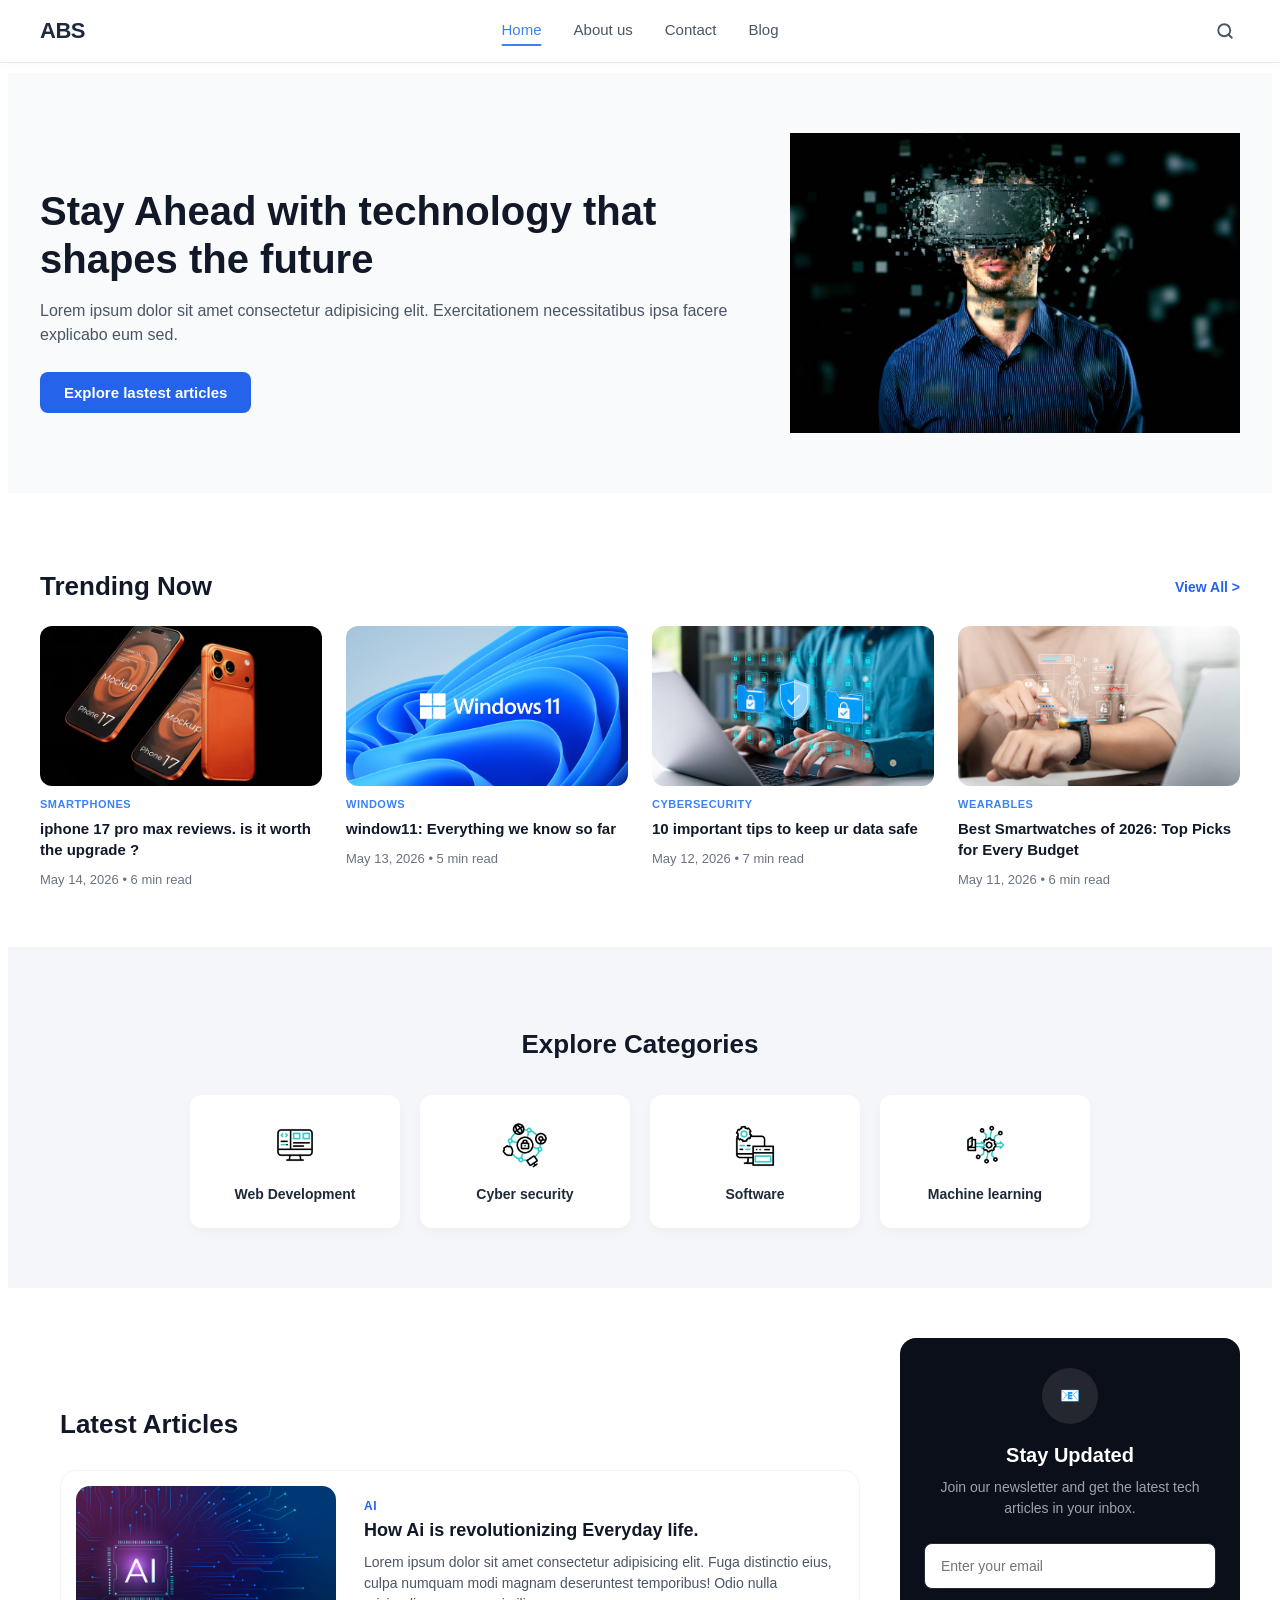
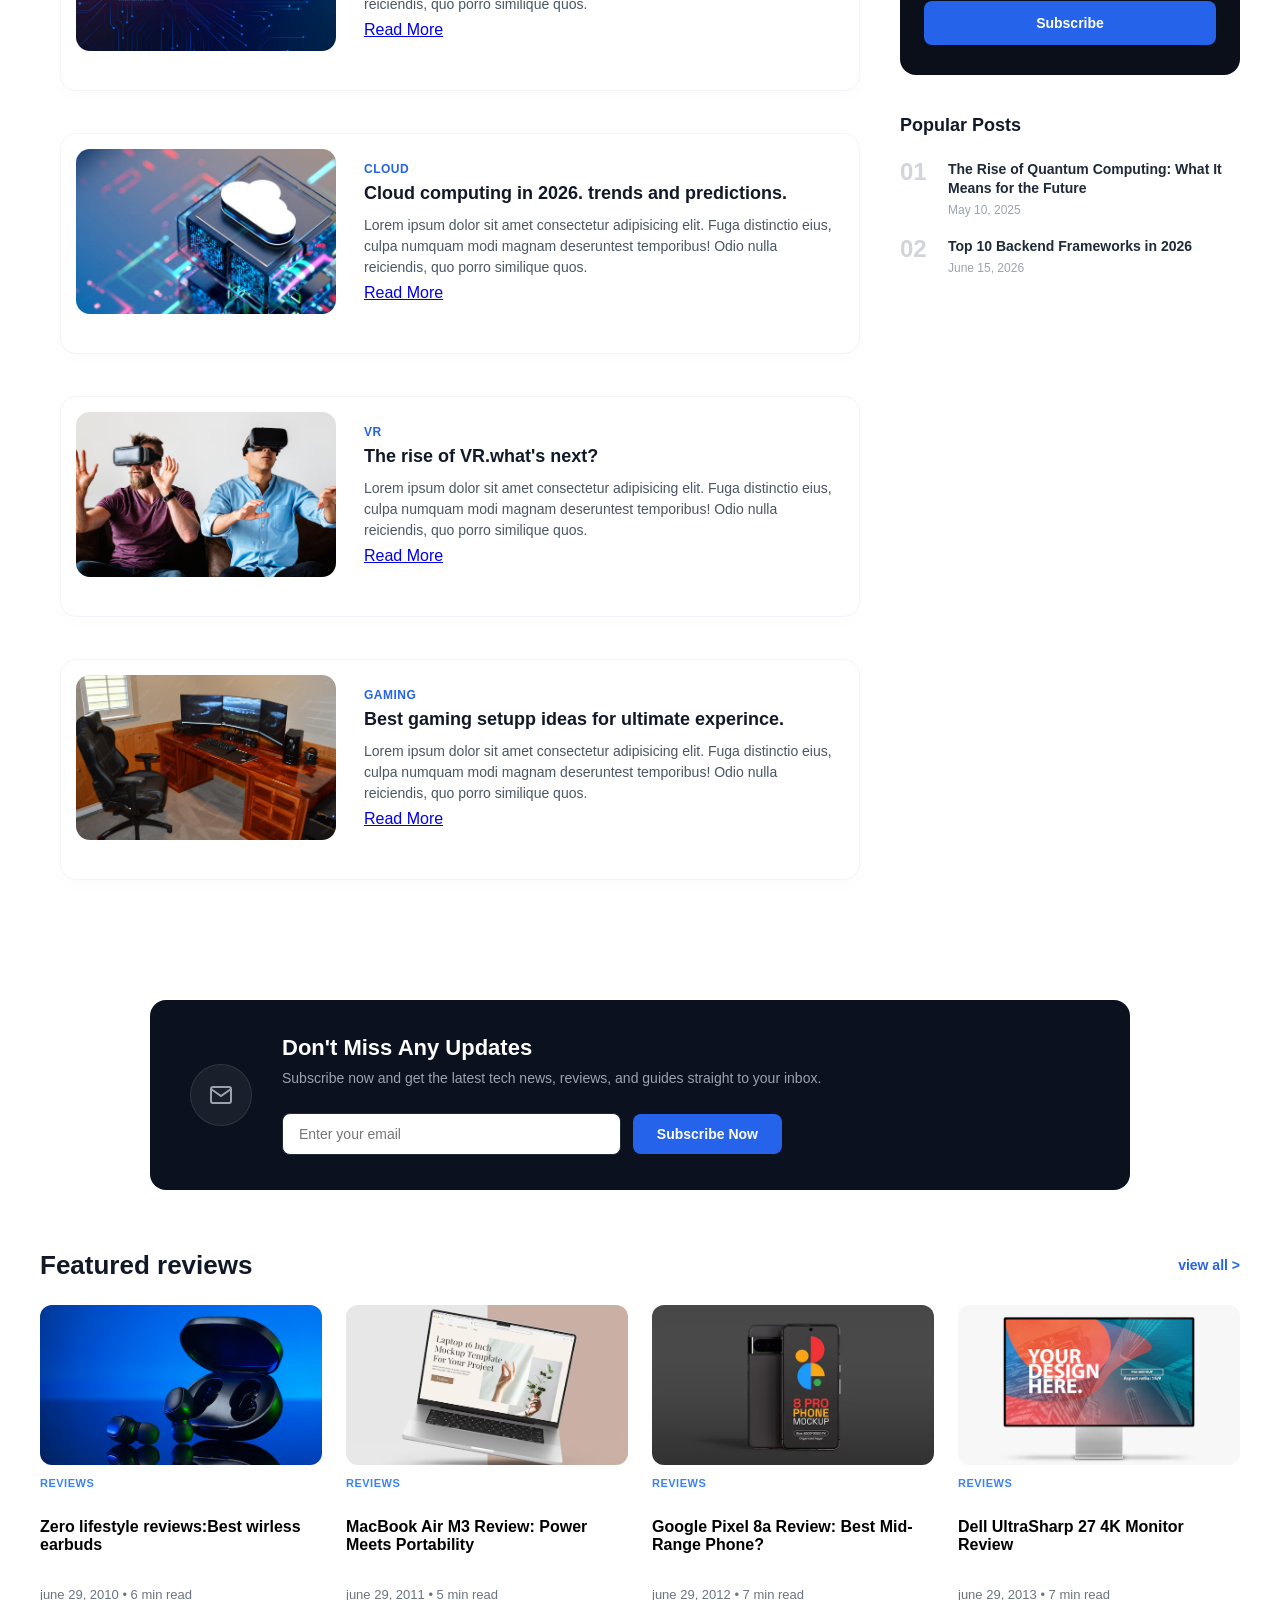
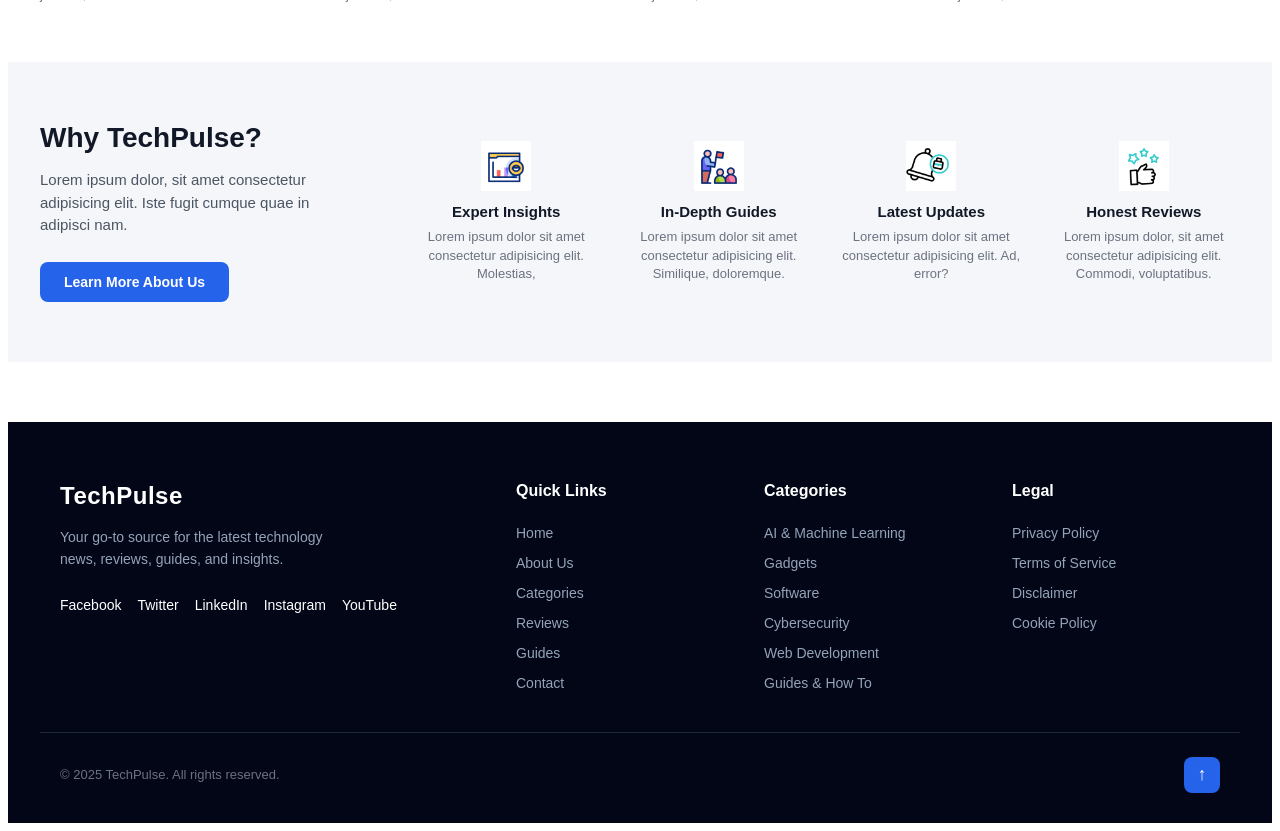
==== commit 4232aa6c: "Add files via upload" ====
--- a/index.html
+++ b/index.html
@@ -36,7 +36,14 @@
             <span class="logo-text">ABS</span>
         </div>
         
-        <div class="nav-menu">
+        <!-- YAHAN HAMBURGER BUTTON ADD HUA HAI -->
+        <button class="hamburger-btn" id="hamburgerBtn" aria-label="Toggle menu">
+            <span></span>
+            <span></span>
+            <span></span>
+        </button>
+        
+        <div class="nav-menu" id="navMenu">
             <a href="index.html" class="nav-link active-link">Home</a>
             <a href="about.html" class="nav-link">About us</a>
             <a href="contact.html" class="nav-link">Contact</a>
@@ -415,5 +422,16 @@
     <a href="#" class="scroll-top-btn">&uparrow;</a>
   </div>
 </footer>
+
+<!-- YAHAN JAVASCRIPT FIT KAR DI HAI -->
+<script>
+    const hamburgerBtn = document.getElementById('hamburgerBtn');
+    const navMenu = document.getElementById('navMenu');
+
+    hamburgerBtn.addEventListener('click', () => {
+        hamburgerBtn.classList.toggle('active');
+        navMenu.classList.toggle('active');
+    });
+</script>
 </body>
 </html>
--- a/home.css
+++ b/home.css
@@ -1331,4 +1331,154 @@
     .expanded-img-box {
         height: 160px;
     }
+}
+/* ================= MOBILE RESPONSIVENESS (Screens below 768px) ================= */
+@media (max-width: 768px) {
+    
+    /* 1. Navbar ko mobile par vertical ya scrollable banayein */
+    .navbar-container {
+        flex-direction: column;
+        gap: 10px;
+        text-align: center;
+    }
+    
+    .nav-menu {
+        flex-direction: column;
+        gap: 15px;
+    }
+
+    /* 2. Hero Section Layout (Image ko text ke neeche le aayein aur center karein) */
+    .hero-container {
+        flex-direction: column-reverse; /* Image upar/neeche adjust karne ke liye */
+        text-align: center;
+        padding: 20px;
+    }
+
+    .hero-container img {
+        width: 100%; /* Mobile par image screen ke mutabiq auto-size ho jaye */
+        max-width: 350px;
+        height: auto;
+        margin: 0 auto;
+    }
+
+    /* 3. Grids ko single column mein badlein (Trending, Categories, Featured) */
+    .trending-grid, 
+    .categories-grid, 
+    .featured-grid,
+    .why-us-features-right {
+        grid-template-columns: 1fr !important; /* Ek line mein ek hi card dikhega */
+        gap: 20px;
+    }
+
+    /* 4. Main Layout Container (Left posts aur Right sidebar ko ek ke neeche ek karein) */
+    .blog-main-layout-grid,
+    .main-layout-container {
+        grid-template-columns: 1fr !important;
+        flex-direction: column;
+    }
+
+    /* 5. Article Rows (Jo image aur text baray laptop par barabar mein the, mobile par upar-neeche ho jayein) */
+    .article-row,
+    .blog-post-card {
+        flex-direction: column;
+    }
+
+    .article-image-box, 
+    .blog-card-image {
+        width: 100% !important;
+        height: 200px;
+    }
+    
+    .article-image-box img, 
+    .blog-card-image img {
+        width: 100%;
+        height: 100%;
+        object-fit: cover;
+    }
+
+    /* 6. Footer Columns */
+    .footer-container {
+        grid-template-columns: 1fr !important;
+        text-align: center;
+        gap: 30px;
+    }
+}
+/* ==========================================
+   HAMBURGER MENU & MOBILE NAVIGATION CSS
+   ========================================== */
+
+/* By default (Desktop par) Hamburger hide rahega */
+.hamburger-btn {
+    display: none;
+    flex-direction: column;
+    justify-content: space-between;
+    width: 30px;
+    height: 21px;
+    background: transparent;
+    border: none;
+    cursor: pointer;
+    padding: 0;
+    z-index: 1000;
+}
+
+.hamburger-btn span {
+    width: 100%;
+    height: 3px;
+    background-color: #333; /* Dark color aapki site ke hisab se */
+    border-radius: 3px;
+    transition: all 0.3s ease-in-out;
+}
+
+/* Jab screen mobile size (768px ya us se choti) ho */
+@media screen and (max-width: 768px) {
+    .navbar-container {
+        position: relative;
+        display: flex;
+        justify-content: space-between;
+        align-items: center;
+    }
+
+    /* Hamburger icon dikhana hai mobile par */
+    .hamburger-btn {
+        display: flex;
+    }
+
+    /* Mobile Menu Style (By default chupa rahega) */
+    .nav-menu {
+        display: none;
+        flex-direction: column;
+        position: absolute;
+        top: 100%;
+        left: 0;
+        width: 100%;
+        background-color: #ffffff; /* Menu ka background color */
+        padding: 20px 0;
+        box-shadow: 0px 8px 16px rgba(0, 0, 0, 0.1);
+        z-index: 999;
+        text-align: center;
+    }
+
+    .nav-menu .nav-link {
+        padding: 12px 0;
+        display: block;
+        width: 100%;
+    }
+
+    /* Jab click ho toh menu dikhega */
+    .nav-menu.active {
+        display: flex;
+    }
+
+    /* Hamburger Click Animated Cross (X) effect */
+    .hamburger-btn.active span:nth-child(1) {
+        transform: translateY(9px) rotate(45deg);
+    }
+
+    .hamburger-btn.active span:nth-child(2) {
+        opacity: 0;
+    }
+
+    .hamburger-btn.active span:nth-child(3) {
+        transform: translateY(-9px) rotate(-45deg);
+    }
 }
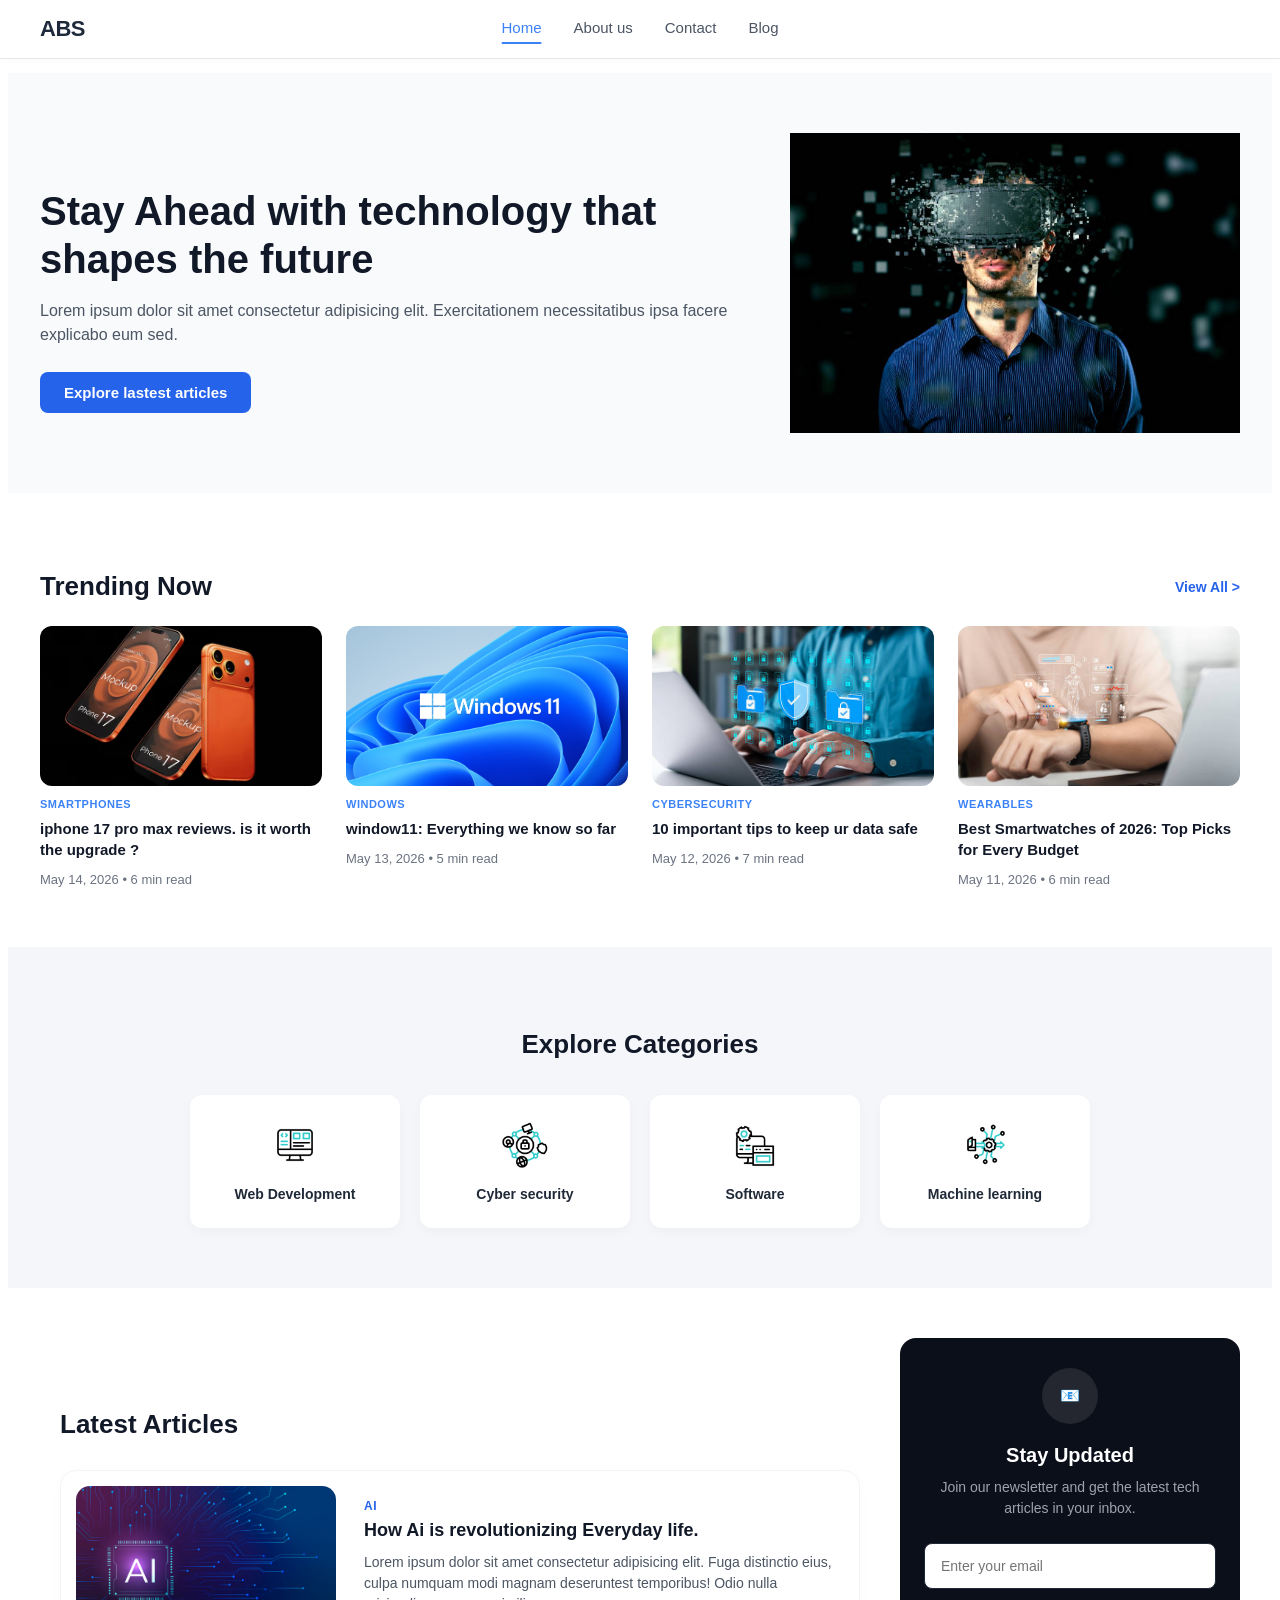
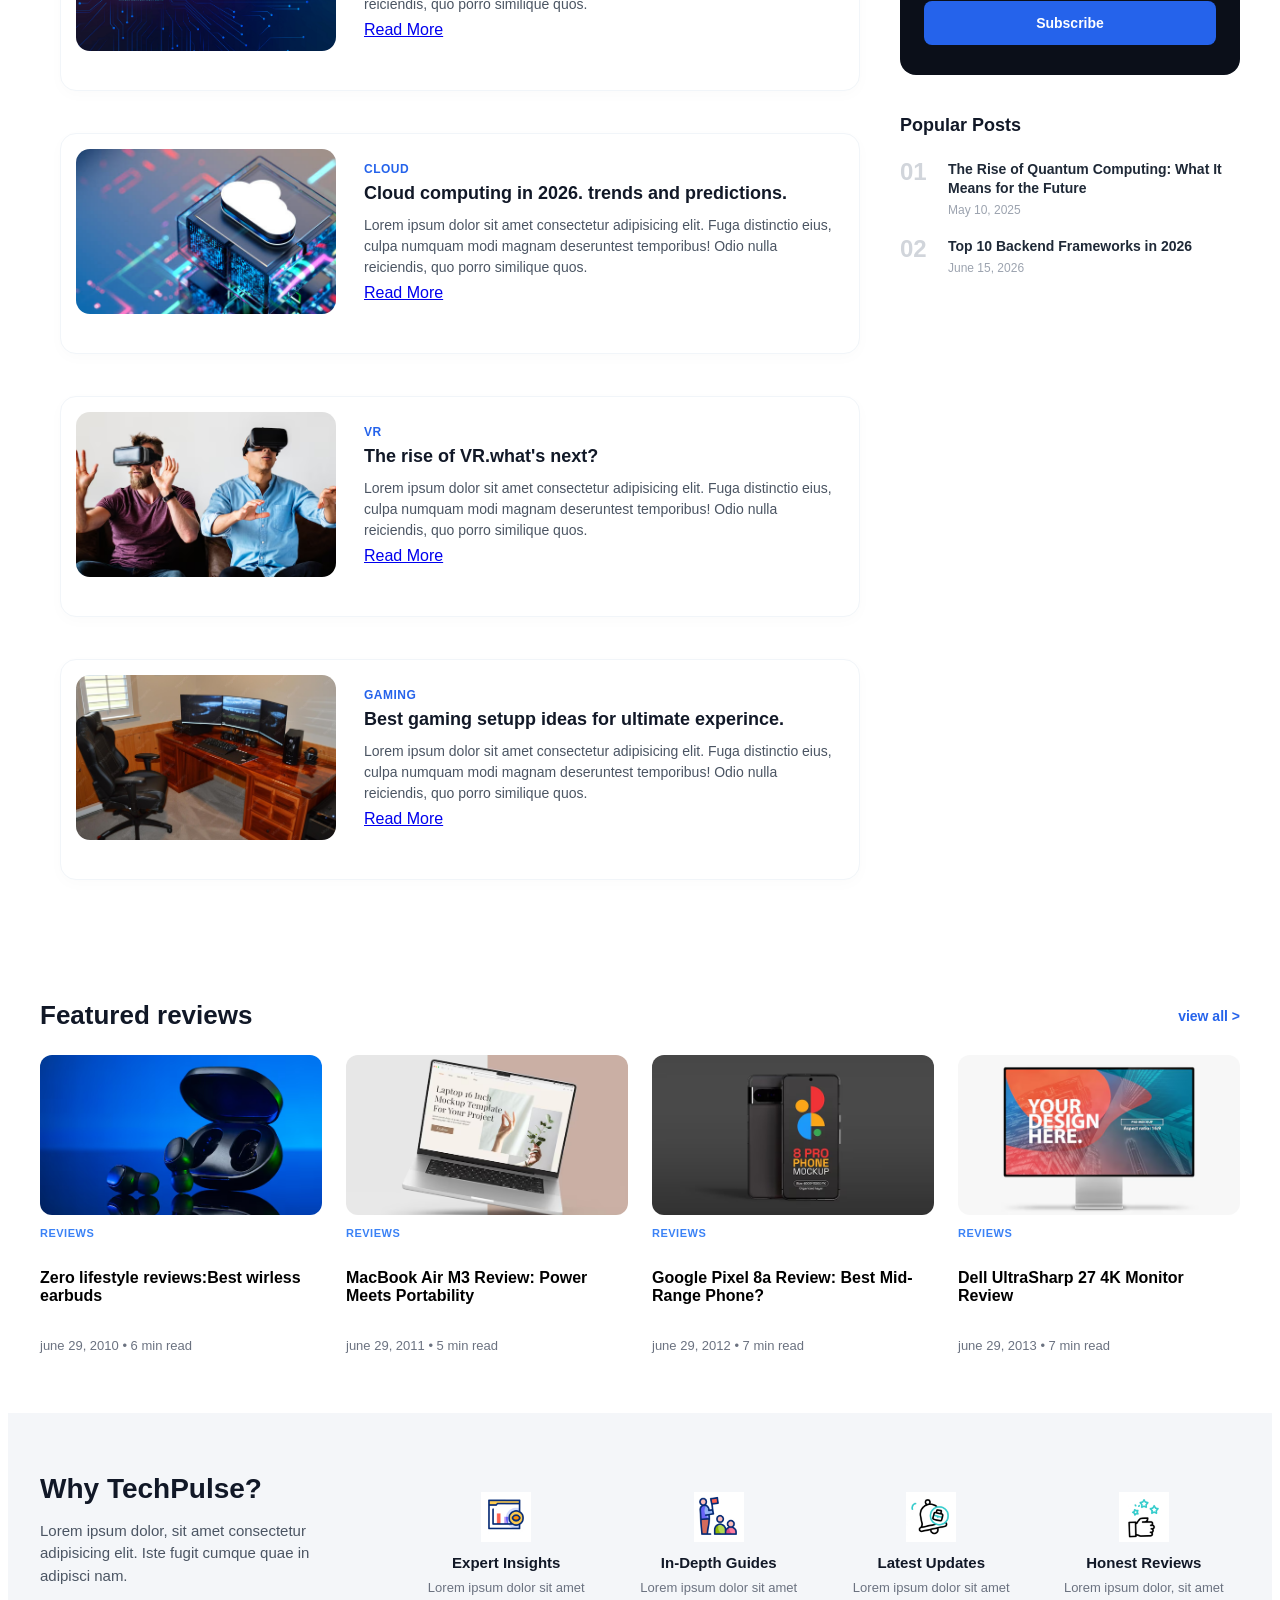
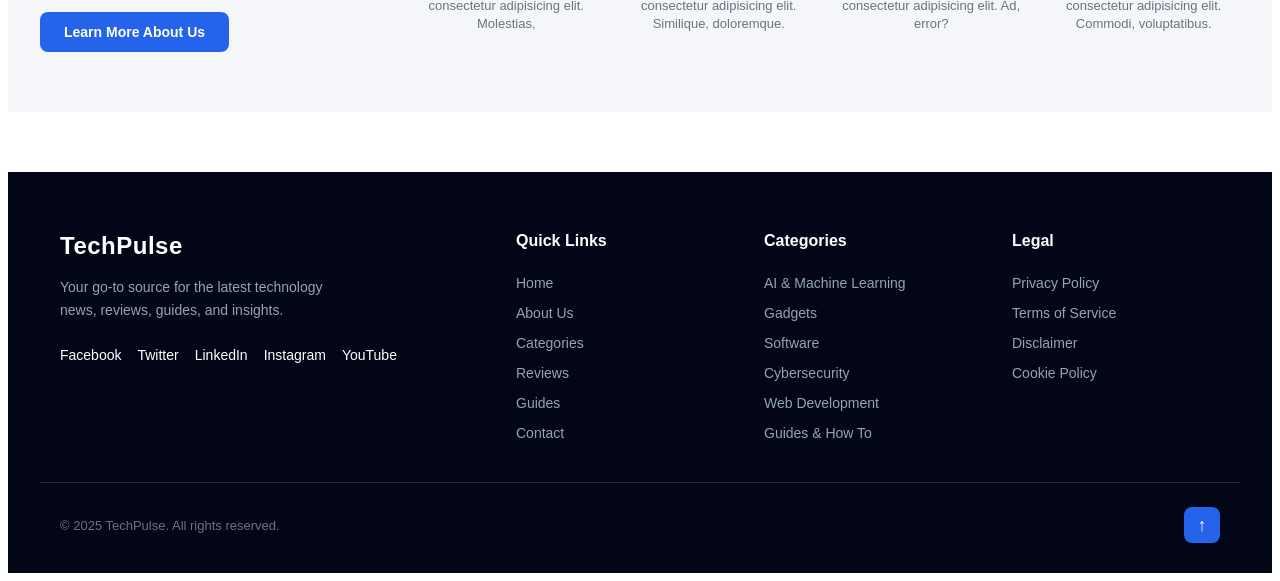
==== commit a73b0289: "Add files via upload" ====
--- a/index.html
+++ b/index.html
@@ -36,7 +36,7 @@
             <span class="logo-text">ABS</span>
         </div>
         
-        <!-- YAHAN HAMBURGER BUTTON ADD HUA HAI -->
+        <!-- Hamburger Button -->
         <button class="hamburger-btn" id="hamburgerBtn" aria-label="Toggle menu">
             <span></span>
             <span></span>
@@ -49,12 +49,6 @@
             <a href="contact.html" class="nav-link">Contact</a>
             <a href="blog.html" class="nav-link">Blog</a>
         </div>
-        
-        <div class="nav-search">
-            <button class="search-btn" aria-label="Search">
-                <svg xmlns="http://www.w3.org/2000/svg" width="18" height="18" viewBox="0 0 24 24" fill="none" stroke="currentColor" stroke-width="2.5" stroke-linecap="round" stroke-linejoin="round"><circle cx="11" cy="11" r="8"></circle><line x1="21" y1="21" x2="16.65" y2="16.65"></line></svg>
-            </button>
-        </div>
 
     </div>
 </nav>
@@ -235,10 +229,11 @@
             <div class="newsletter-icon">📧</div>
             <h3>Stay Updated</h3>
             <p>Join our newsletter and get the latest tech articles in your inbox.</p>
-            <form class="newsletter-form">
-                <input type="email" placeholder="Enter your email" required>
-                <button type="submit">Subscribe</button>
-            </form>
+            <!-- Yahan action mein APNA Formspree link dalein -->
+<form action="https://formspree.io/f/mzdnvdjk" method="POST" class="newsletter-form">
+    <input type="email" name="email" placeholder="Enter your email" required>
+    <button type="submit">Subscribe</button>
+</form>
         </div>
 
         <div class="sidebar-popular-box">
@@ -263,24 +258,7 @@
     </aside>
 
 </div> <!-- MAIN LAYOUT WRAPPER YAHAN CLOSE HONA CHAHIYE -->
-<section class="footer-cta-section">
-    <div class="cta-banner-box">
-        <div class="cta-icon-holder">
-            <svg viewBox="0 0 24 24" width="24" height="24" fill="none" stroke="currentColor" stroke-width="2">
-                <path d="M4 4h16c1.1 0 2 .9 2 2v12c0 1.1-.9 2-2 2H4c-1.1 0-2-.9-2-2V6c0-1.1.9-2 2-2z" />
-                <polyline points="22,6 12,13 2,6" />
-            </svg>
-        </div>
-        <div class="cta-text-content">
-            <h3>Don't Miss Any Updates</h3>
-            <p>Subscribe now and get the latest tech news, reviews, and guides straight to your inbox.</p>
-            <form action="#" class="cta-inline-form">
-                <input type="email" placeholder="Enter your email" required>
-                <button type="submit">Subscribe Now</button>
-            </form>
-        </div>
-    </div>
-</section>
+
 
 <section class="featured-section">
     <div class="featured-header">
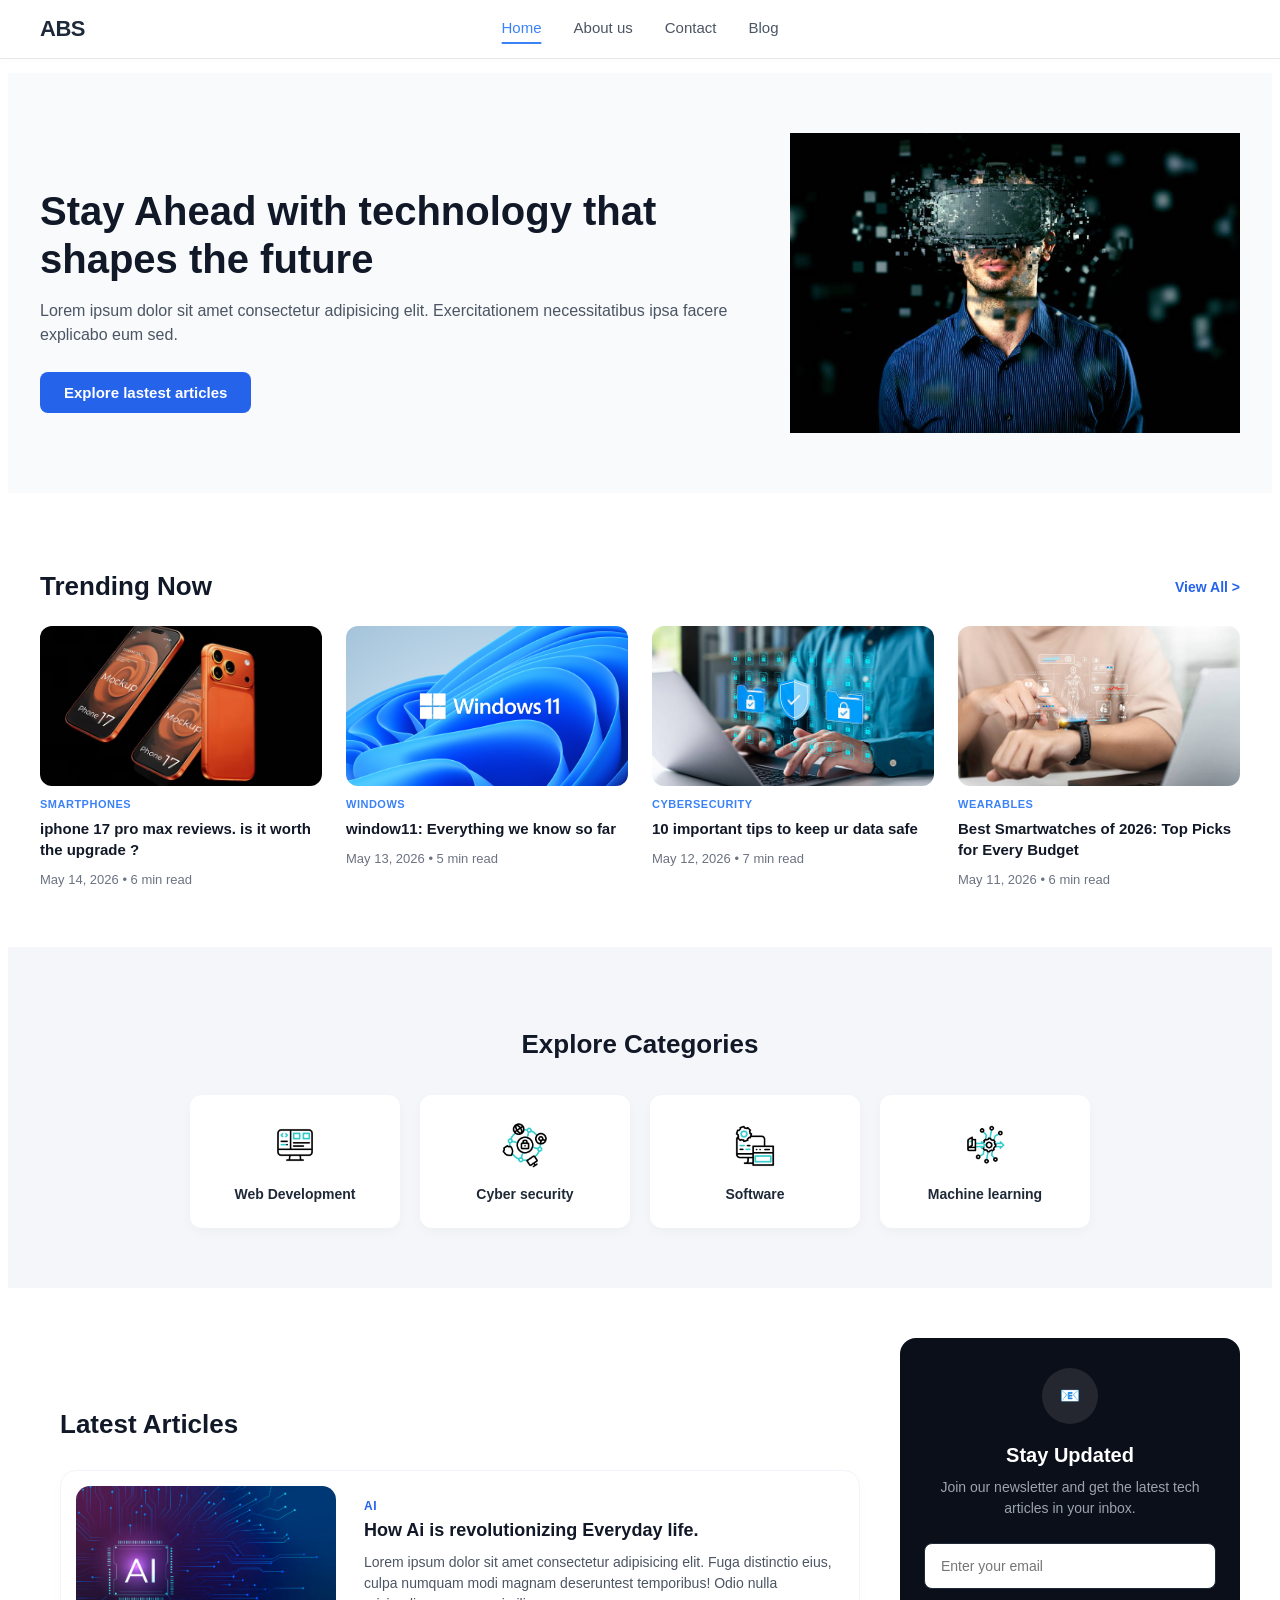
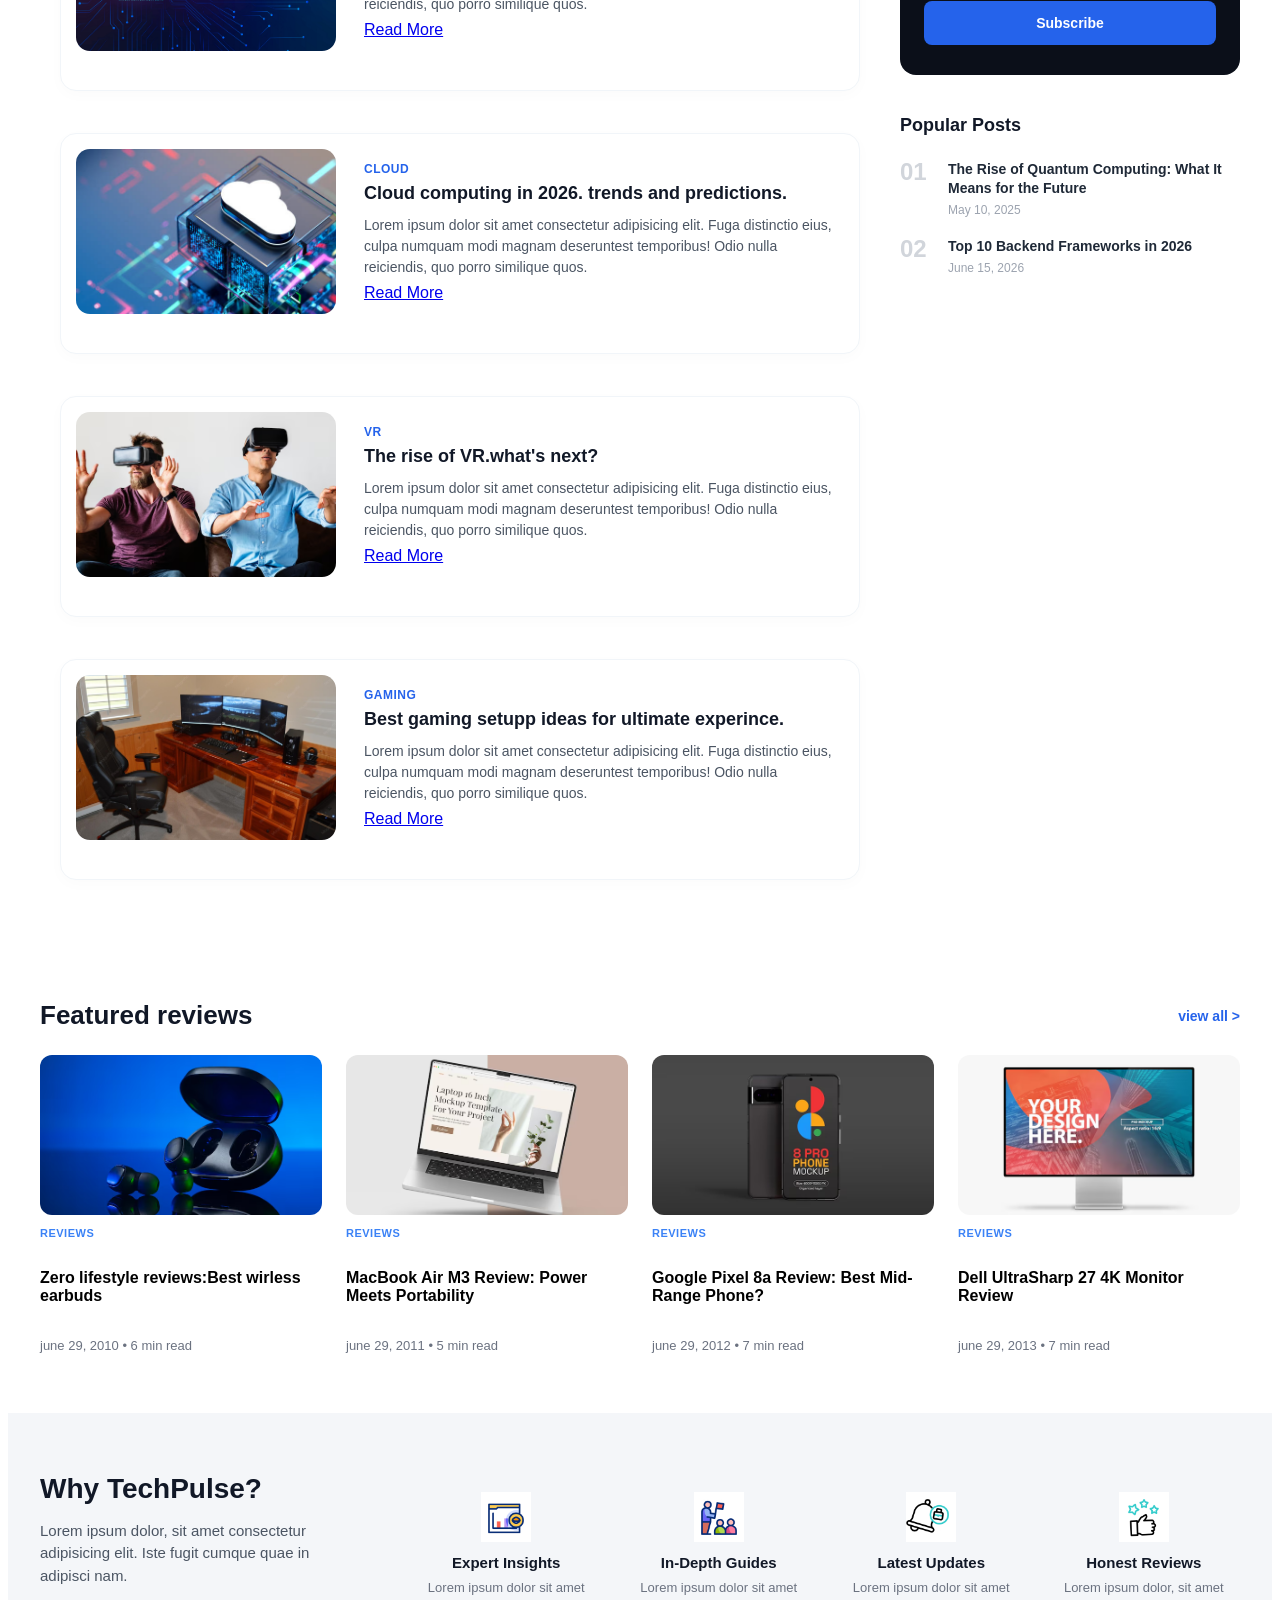
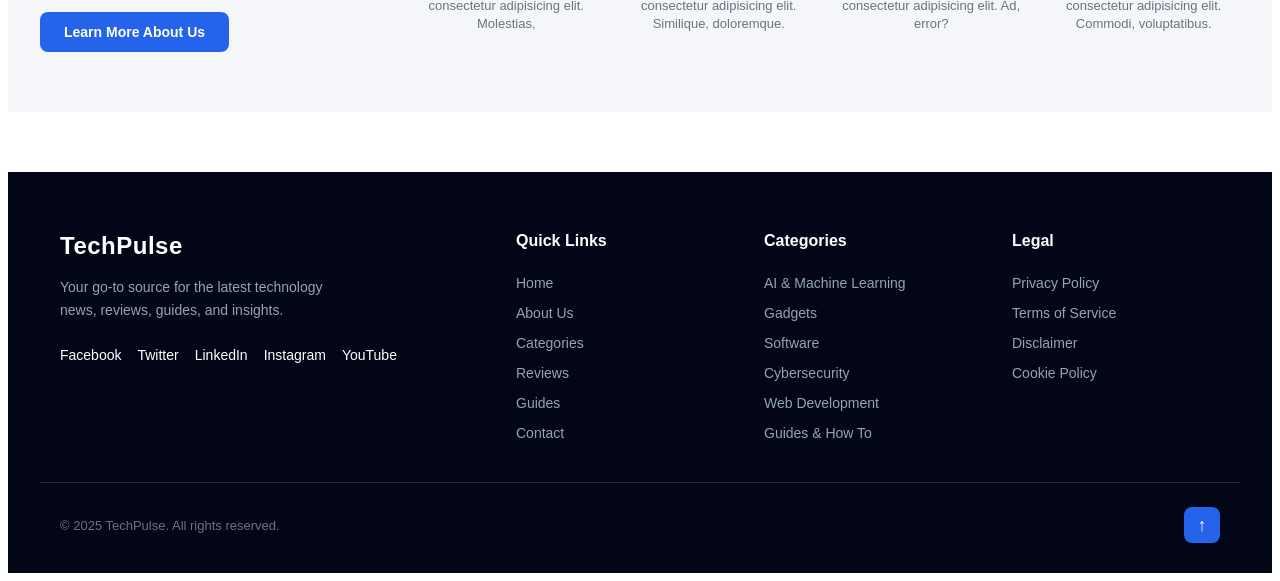
==== commit d7d9c2d9: "Add files via upload" ====
--- a/index.html
+++ b/index.html
@@ -230,10 +230,10 @@
             <h3>Stay Updated</h3>
             <p>Join our newsletter and get the latest tech articles in your inbox.</p>
             <!-- Yahan action mein APNA Formspree link dalein -->
-<form action="https://formspree.io/f/mzdnvdjk" method="POST" class="newsletter-form">
-    <input type="email" name="email" placeholder="Enter your email" required>
-    <button type="submit">Subscribe</button>
-</form>
+          <form action="https://formspree.io/f/mzdnvdjk" method="POST" class="newsletter-form">
+          <input type="email" name="email" placeholder="Enter your email" required>
+          <button type="submit">Subscribe</button>
+          </form>
         </div>
 
         <div class="sidebar-popular-box">
--- a/home.css
+++ b/home.css
@@ -1404,16 +1404,16 @@
     }
 }
 /* ==========================================
-   HAMBURGER MENU & MOBILE NAVIGATION CSS
+   MOBILE NAVBAR & HAMBURGER STYLING
    ========================================== */
 
-/* By default (Desktop par) Hamburger hide rahega */
+/* Desktop par hamburger button hide rahega */
 .hamburger-btn {
     display: none;
     flex-direction: column;
     justify-content: space-between;
-    width: 30px;
-    height: 21px;
+    width: 28px;
+    height: 20px;
     background: transparent;
     border: none;
     cursor: pointer;
@@ -1424,26 +1424,33 @@
 .hamburger-btn span {
     width: 100%;
     height: 3px;
-    background-color: #333; /* Dark color aapki site ke hisab se */
+    background-color: #333;
     border-radius: 3px;
     transition: all 0.3s ease-in-out;
 }
 
-/* Jab screen mobile size (768px ya us se choti) ho */
+/* Mobile Screens (768px se choti screens ke liye) */
 @media screen and (max-width: 768px) {
     .navbar-container {
+        display: flex !important;
+        flex-direction: row !important; /* Side by side layega */
+        justify-content: space-between !important; /* Logo left par, Menu icon right par */
+        align-items: center !important;
+        padding: 10px 20px;
         position: relative;
-        display: flex;
-        justify-content: space-between;
-        align-items: center;
-    }
-
-    /* Hamburger icon dikhana hai mobile par */
+    }
+
+    /* ABS logo left par fix rahega */
+    .nav-brand {
+        margin: 0;
+    }
+
+    /* Hamburger icon ko Right side par dikhana hai */
     .hamburger-btn {
-        display: flex;
-    }
-
-    /* Mobile Menu Style (By default chupa rahega) */
+        display: flex !important;
+    }
+
+    /* Click karne par jo Menu open hoga */
     .nav-menu {
         display: none;
         flex-direction: column;
@@ -1451,8 +1458,8 @@
         top: 100%;
         left: 0;
         width: 100%;
-        background-color: #ffffff; /* Menu ka background color */
-        padding: 20px 0;
+        background-color: #ffffff;
+        padding: 15px 0;
         box-shadow: 0px 8px 16px rgba(0, 0, 0, 0.1);
         z-index: 999;
         text-align: center;
@@ -1464,14 +1471,14 @@
         width: 100%;
     }
 
-    /* Jab click ho toh menu dikhega */
+    /* Open Hone Par Menu Dikhana */
     .nav-menu.active {
         display: flex;
     }
 
-    /* Hamburger Click Animated Cross (X) effect */
+    /* Animated Cross (X) Effect */
     .hamburger-btn.active span:nth-child(1) {
-        transform: translateY(9px) rotate(45deg);
+        transform: translateY(8.5px) rotate(45deg);
     }
 
     .hamburger-btn.active span:nth-child(2) {
@@ -1479,6 +1486,6 @@
     }
 
     .hamburger-btn.active span:nth-child(3) {
-        transform: translateY(-9px) rotate(-45deg);
+        transform: translateY(-8.5px) rotate(-45deg);
     }
 }
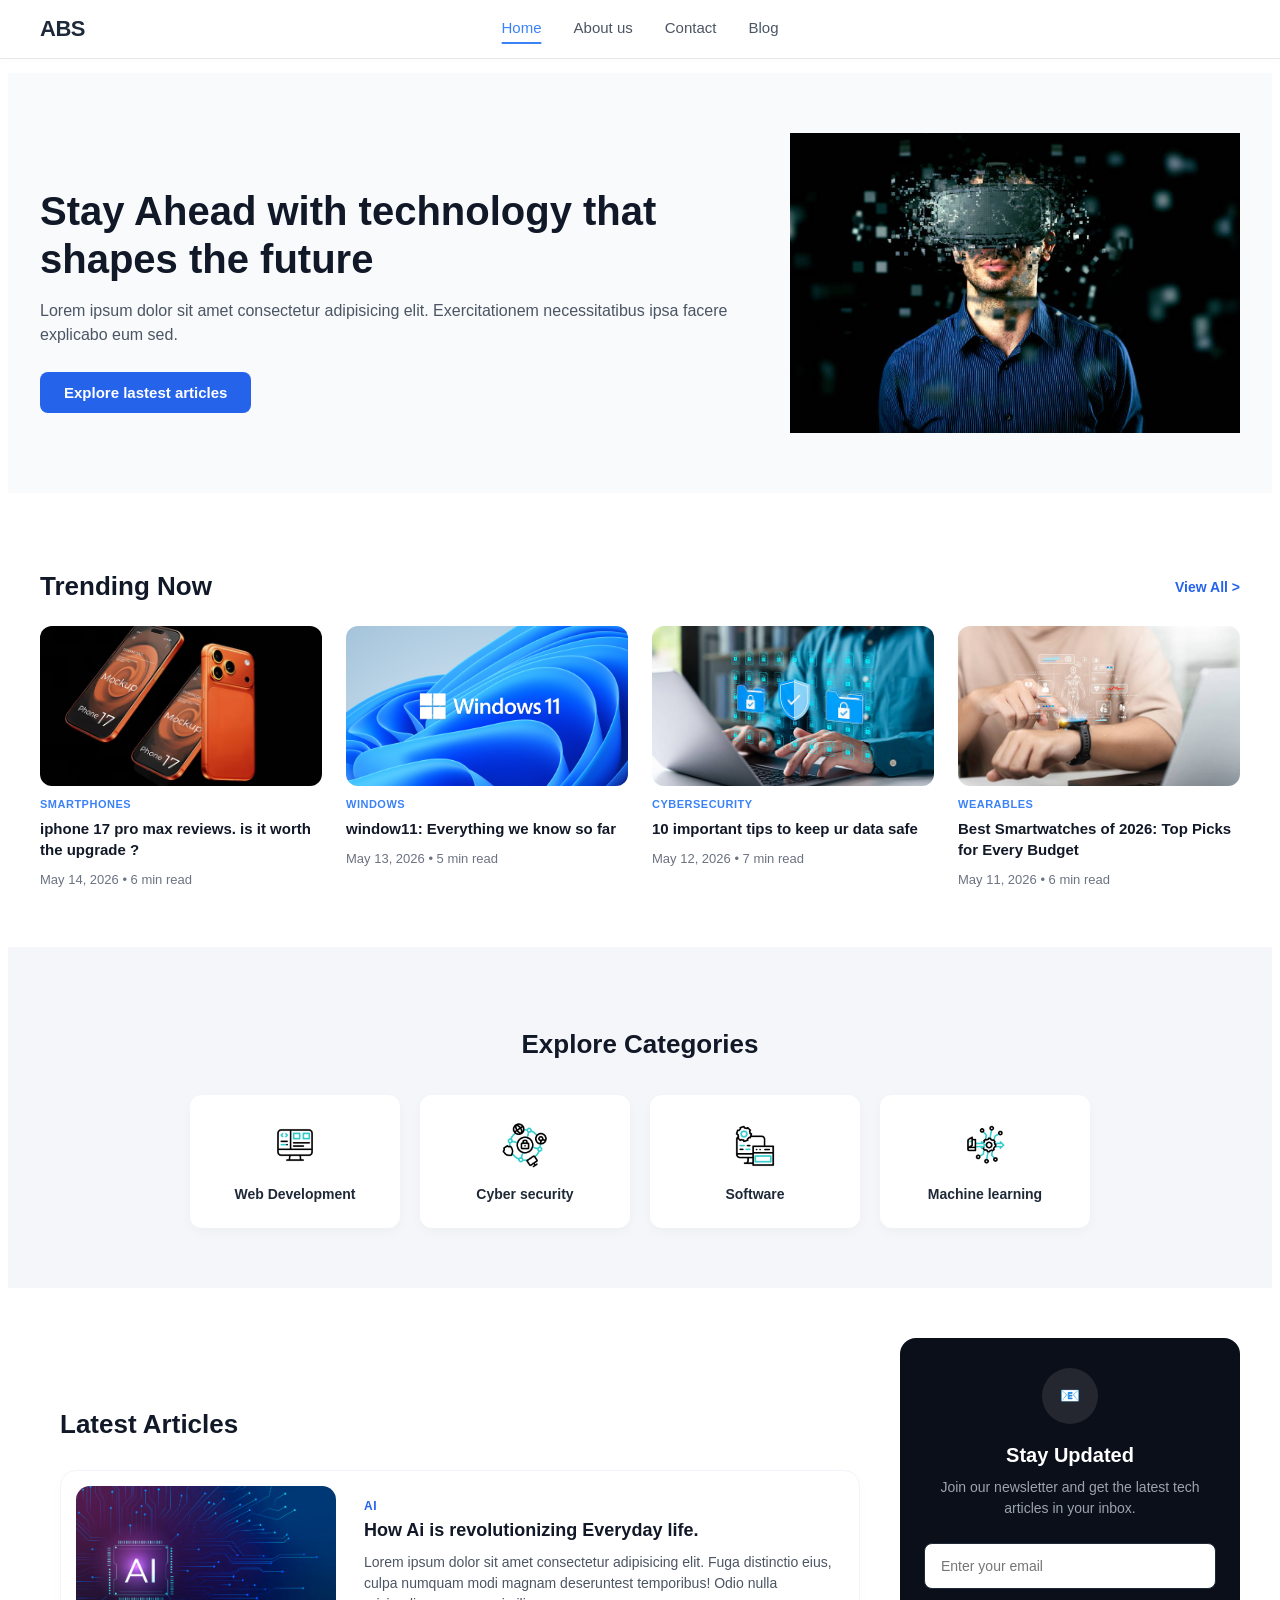
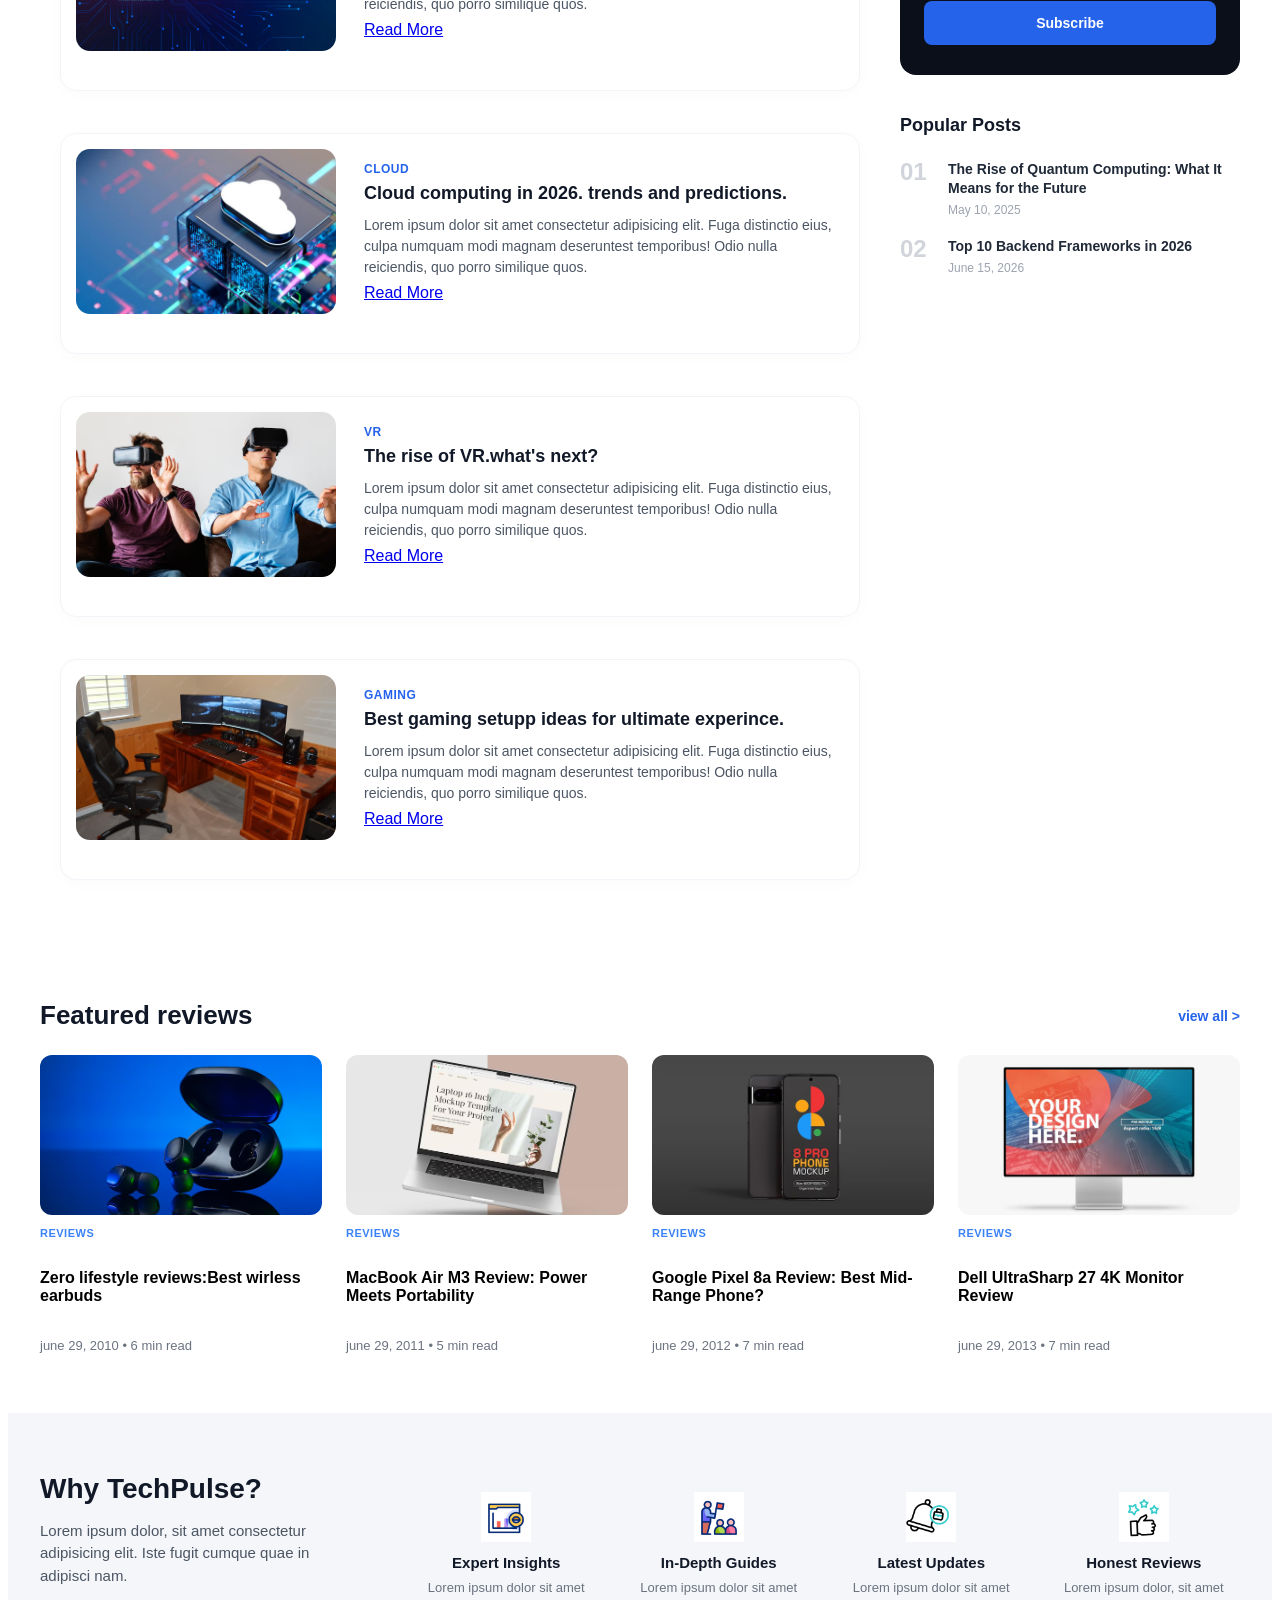
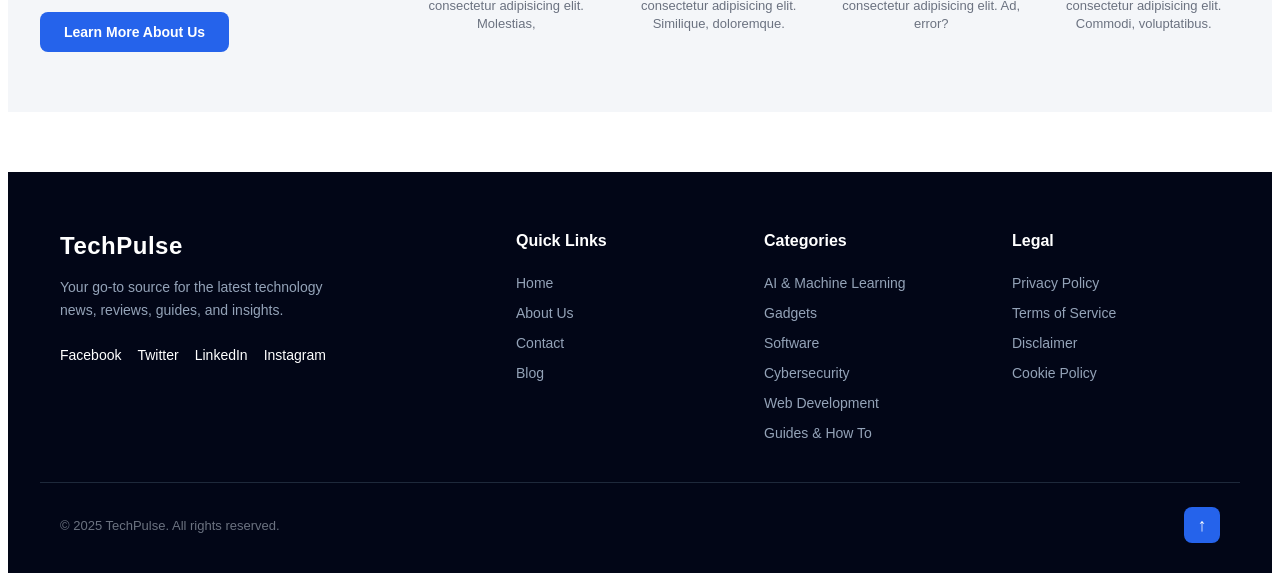
==== commit c1d53862: "Add files via upload" ====
--- a/index.html
+++ b/index.html
@@ -351,28 +351,31 @@
 
 <footer class="site-footer">
   <div class="footer-container">
+    
     <div class="footer-column footer-brand">
       <h2 class="footer-logo">TechPulse</h2>
       <p class="footer-desc">Your go-to source for the latest technology news, reviews, guides, and insights.</p>
+      
+      <!-- Social Links with IDs -->
       <div class="footer-socials">
-        <a href="#" aria-label="Facebook">Facebook</a>
-        <a href="#" aria-label="Twitter">Twitter</a>
-        <a href="#" aria-label="LinkedIn">LinkedIn</a>
-        <a href="#" aria-label="Instagram">Instagram</a>
-        <a href="#" aria-label="YouTube">YouTube</a>
+        <a href="#" id="social-facebook" aria-label="Facebook">Facebook</a>
+        <a href="#" id="social-twitter" aria-label="Twitter">Twitter</a>
+        <a href="#" id="social-linkedin" aria-label="LinkedIn">LinkedIn</a>
+        <a href="https://www.instagram.com/bakrrr_021" target="_blank" id="social-instagram" aria-label="Instagram">Instagram</a>
       </div>
     </div>
+
+    <!-- Updated 4 Clickable Quick Links -->
     <div class="footer-column">
       <h3 class="footer-title">Quick Links</h3>
       <ul class="footer-links">
-        <li><a href="#">Home</a></li>
-        <li><a href="#">About Us</a></li>
-        <li><a href="#">Categories</a></li>
-        <li><a href="#">Reviews</a></li>
-        <li><a href="#">Guides</a></li>
-        <li><a href="#">Contact</a></li>
+        <li><a href="index.html">Home</a></li>
+        <li><a href="about.html">About Us</a></li>
+        <li><a href="contact.html">Contact</a></li>
+        <li><a href="blog.html">Blog</a></li>
       </ul>
     </div>
+
     <div class="footer-column">
       <h3 class="footer-title">Categories</h3>
       <ul class="footer-links">
@@ -384,6 +387,7 @@
         <li><a href="#">Guides & How To</a></li>
       </ul>
     </div>
+
     <div class="footer-column">
       <h3 class="footer-title">Legal</h3>
       <ul class="footer-links">
@@ -393,14 +397,16 @@
         <li><a href="#">Cookie Policy</a></li>
       </ul>
     </div>
+
   </div>
+
   <hr class="footer-divider">
+
   <div class="footer-bottom">
     <p class="footer-copyright">&copy; 2025 TechPulse. All rights reserved.</p>
     <a href="#" class="scroll-top-btn">&uparrow;</a>
   </div>
 </footer>
-
 <!-- YAHAN JAVASCRIPT FIT KAR DI HAI -->
 <script>
     const hamburgerBtn = document.getElementById('hamburgerBtn');
